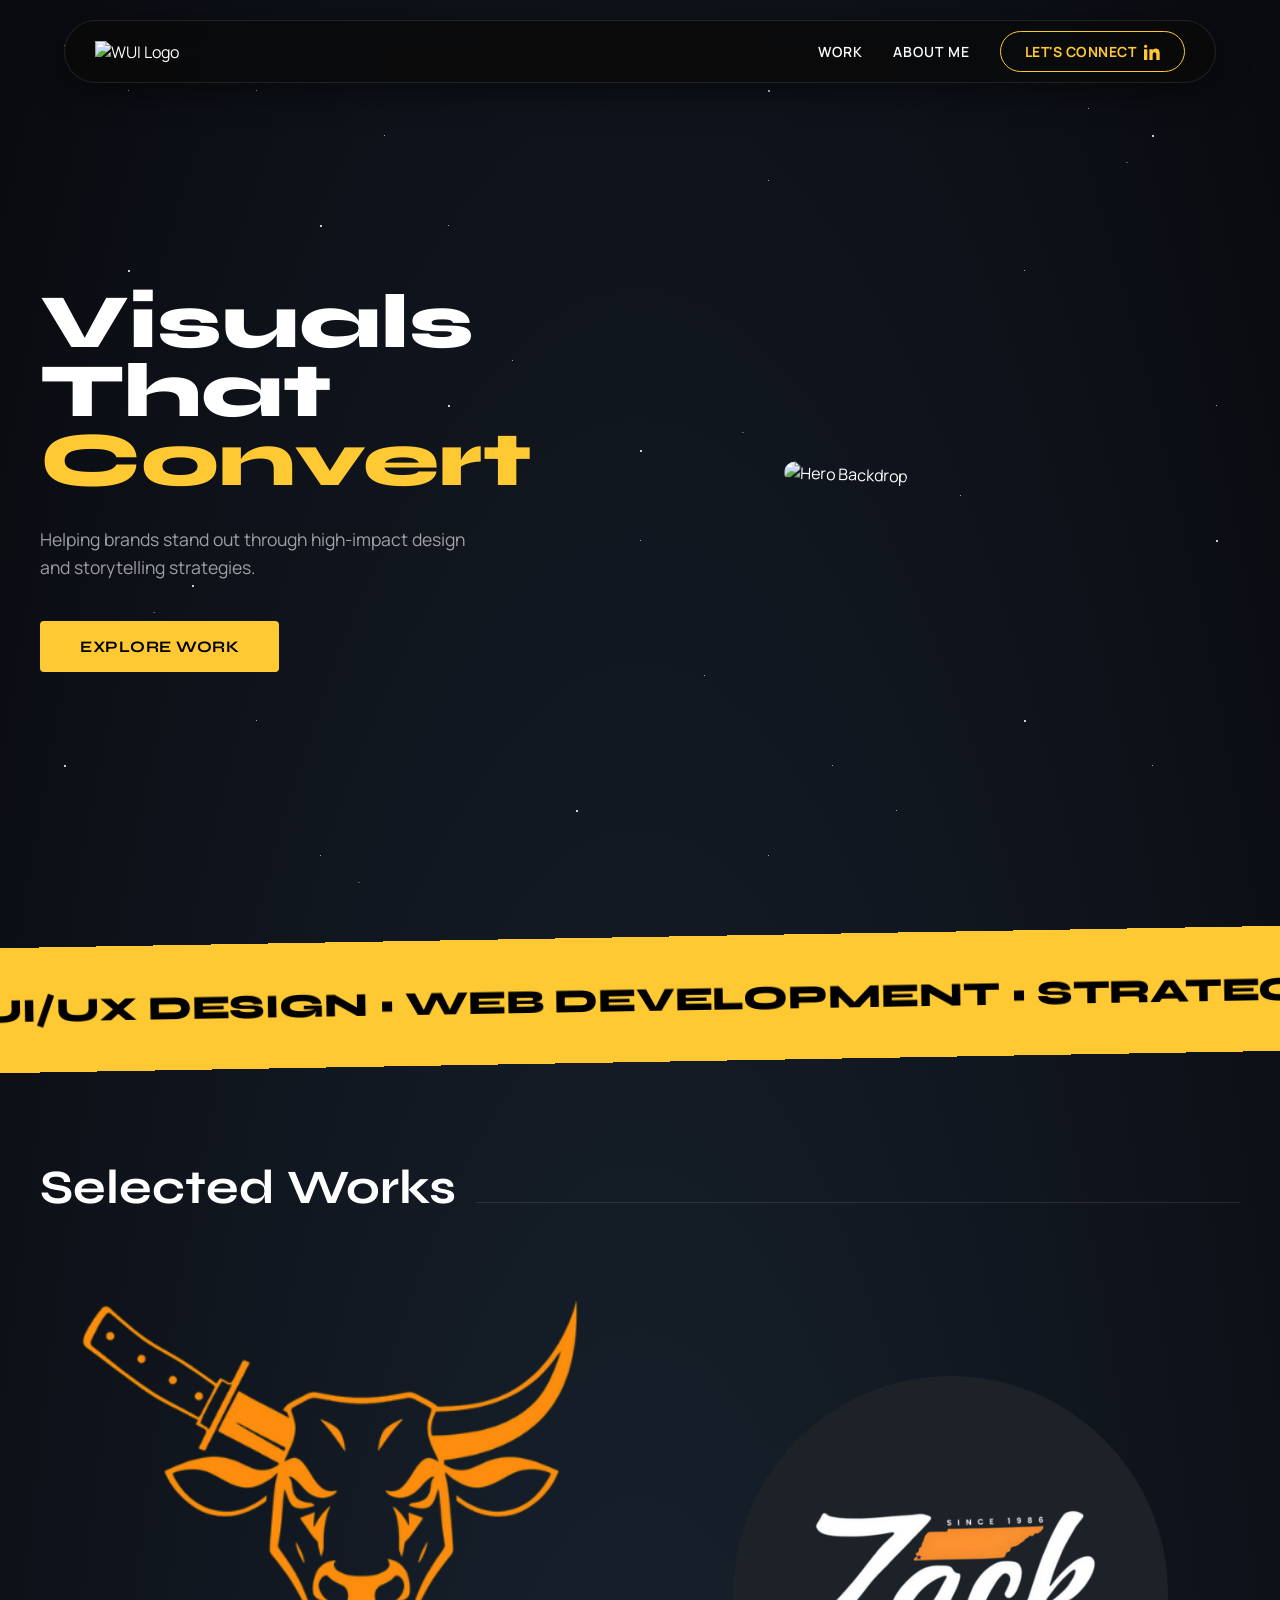
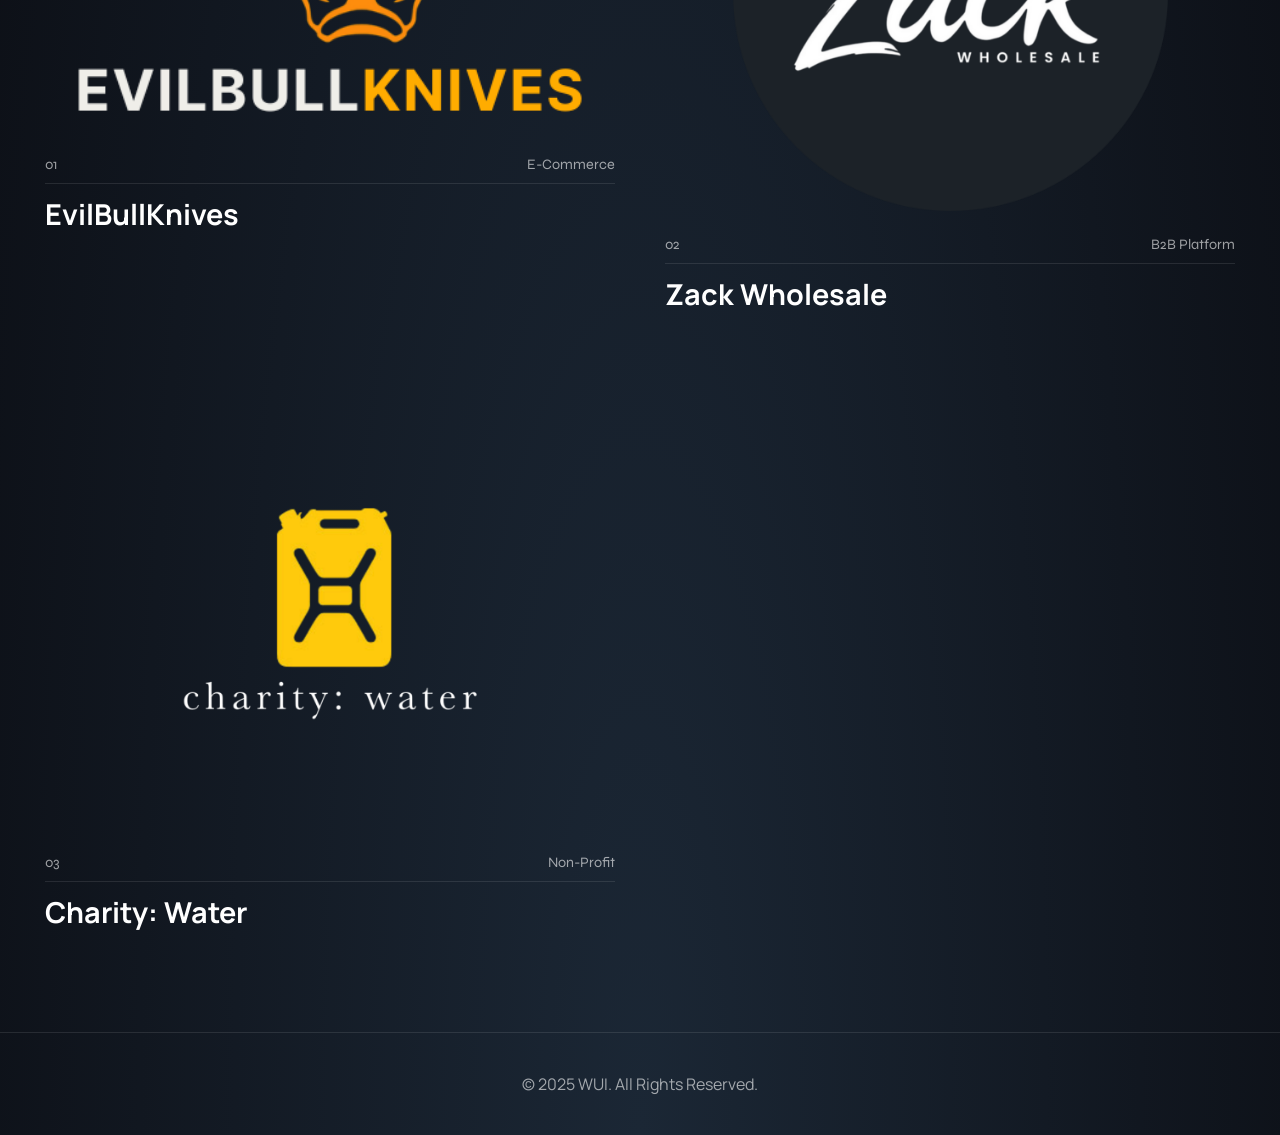
==== index.html @ c871c585 "Update index.html" ====
<!DOCTYPE html>
<html lang="en">
<head>
    <meta charset="UTF-8">
    <meta name="viewport" content="width=device-width, initial-scale=1.0">
    <title>WUI | Visuals That Convert</title>
    
    <link rel="preconnect" href="https://fonts.googleapis.com">
    <link rel="preconnect" href="https://fonts.gstatic.com" crossorigin>
    <link href="https://fonts.googleapis.com/css2?family=Manrope:wght@300;400;600&family=Syne:wght@500;700;800&display=swap" rel="stylesheet">
    
    <link rel="stylesheet" href="assets/css/styles.css"> 

    <style>
        /* --- GLOBAL HEADER STYLES (Floating & Translucent) --- */
        .header {
        position: fixed;
        top: 20px;
        left: 50%;
        transform: translateX(-50%);
        width: 90%;
        max-width: 1200px;
        z-index: 100;
        padding: 10px 30px;
        
        /* --- ADD THIS LINE --- */
        box-sizing: border-box; 
        /* --------------------- */

        border-radius: 50px;
        background: rgba(10, 10, 10, 0.85);
        backdrop-filter: blur(12px);
        -webkit-backdrop-filter: blur(12px);
        border: 1px solid rgba(255,255,255,0.1);
        box-shadow: 0 8px 32px 0 rgba(0, 0, 0, 0.5);
        border-bottom: 1px solid rgba(255,255,255,0.1); 
    }

        .header-inner {
            width: 100%;
            display: flex;
            justify-content: space-between;
            align-items: center;
        }

        .logo {
            height: 40px;
            width: auto;
        }

        /* --- NAVIGATION MENU --- */
        .nav-menu {
            display: flex;
            align-items: center;
            gap: 30px;
        }

        .nav-link {
            font-family: 'Manrope', sans-serif;
            font-weight: 600;
            font-size: 14px;
            text-transform: uppercase;
            letter-spacing: 1px;
            color: var(--color-text-light);
            text-decoration: none;
            transition: color 0.3s;
        }

        .nav-link:hover { color: var(--accent-yellow); }

        /* --- LINKEDIN BUTTON STYLES --- */
        .header .contact-pill {
            /* Default State: Your CTA Color */
            border: 1px solid var(--accent-yellow) !important;
            color: var(--accent-yellow) !important;
            transition: all 0.3s ease;
            text-transform: uppercase;
            font-weight: 700;
            letter-spacing: 0.5px;
            display: flex;
            align-items: center;
            justify-content: center;
            gap: 8px; /* Space between text and icon */
            padding: 10px 24px;
            border-radius: 100px;
        }
        
        .header .contact-pill:hover {
            background-color: #0077b5 !important; /* LinkedIn Blue */
            border-color: #0077b5 !important;
            color: #ffffff !important;
            box-shadow: 0 0 15px rgba(0, 119, 181, 0.4);
            transform: translateY(-2px);
        }
        
        /* Icon styling - visible on desktop now */
        .li-icon {
            width: 16px;
            height: 16px;
            fill: currentColor;
            display: block; /* Ensure visible */
        }

        /* --- MOBILE HEADER OVERRIDES (Max Width 768px) --- */
        @media (max-width: 768px) {
            .header {
                width: 90%; 
                max-width: 500px;
                padding: 10px 15px; 
            }
            
            .logo-container .logo { height: 32px; }
            
            .nav-menu { gap: 15px; }
            
            .nav-link { font-size: 13px; padding: 0; }
            
            /* Mobile Button: Icon Only */
            .contact-pill {
                padding: 8px !important; 
                border-radius: 8px !important; 
                min-width: 36px;
                color: var(--accent-yellow) !important; 
                background-color: transparent !important; 
            }
            .contact-pill:hover { transform: none; }
            
            .btn-text { display: none; } /* Hide text on mobile */
            
            .li-icon { width: 20px; height: 20px; }

            .hero-section { padding-top: 140px; } /* Increase padding to clear floating header */
            .hero-title { font-size: 3rem; }
        }
    </style>
</head>
<body>

    <header class="header">
        <div class="header-inner">
            <div class="logo-container">
                <a href="index.html">
                    <img src="assets/images/Copy of WALEED (1).png" alt="WUI Logo" class="logo">
                </a>
            </div>
            
            <nav class="nav-menu">
                <a href="projects.html" class="nav-link">Work</a>
                <a href="about.html" class="nav-link">About Me</a>
                
                <a href="https://www.linkedin.com/in/waleediqba-l/" target="_blank" rel="noopener noreferrer" class="nav-link contact-pill">
                    <span class="btn-text">Let's Connect</span>
                    <svg class="li-icon" xmlns="http://www.w3.org/2000/svg" viewBox="0 0 24 24">
                        <path d="M4.98 3.5c0 1.381-1.11 2.5-2.48 2.5s-2.48-1.119-2.48-2.5c0-1.38 1.11-2.5 2.48-2.5s2.48 1.12 2.48 2.5zm.02 4.5h-5v16h5v-16zm7.982 0h-4.968v16h5v-8.306c0-4.613 5.48-4.515 5.48 0v8.306h5v-10.502c0-8.118-8.74-7.984-10.512-3.807v-1.697z"/>
                    </svg>
                </a>
            </nav>
        </div>
    </header>

    <main class="hero-section">
        <div class="hero-container">
            <div class="hero-text-wrapper">
                <h1 class="hero-title">
                    <span class="line reveal-text">Visuals</span>
                    <span class="line reveal-text">That <span class="accent-text">Convert</span></span>
                </h1>
                <p class="hero-subtitle reveal-text-delay">
                    Helping brands stand out through high-impact design and storytelling strategies.
                </p>
                <div class="hero-cta reveal-text-delay">
                    <a href="projects.html" class="btn-primary">Explore Work</a>
                </div>
            </div>

            <div class="hero-visual">
                <div class="image-wrapper">
                    <img src="assets/images/Untitled design (51).png" alt="Hero Backdrop" class="hero-img">
                </div>
            </div>
        </div>
    </main>

    <div class="marquee-section">
        <div class="track">
            <div class="content">
                &nbsp;UI/UX DESIGN • WEB DEVELOPMENT • STRATEGY • E-COMMERCE • BRANDING • UI/UX DESIGN • WEB DEVELOPMENT • STRATEGY • E-COMMERCE • BRANDING •
            </div>
        </div>
    </div>

    <section id="work" class="works-section">
        <div class="section-header">
            <h2 class="section-title">Selected Works</h2>
            <div class="section-line"></div>
        </div>

        <div class="works-grid">
            
            <a href="evilbullknives.html" class="project-item project-link" data-mobile="evilbullknivesmobile.html">
                <div class="project-visual">
                    <div class="overlay"></div>
                    <img src="assets/images/Copy_of_Untitled_1.png" alt="EvilBullKnives">
                    <div class="project-floating-info">
                        <span>View Case Study</span>
                    </div>
                </div>
                <div class="project-info">
                    <div class="project-meta">
                        <span class="project-number">01</span>
                        <span class="project-cat">E-Commerce</span>
                    </div>
                    <h3 class="project-title">EvilBullKnives</h3>
                </div>
            </a>

            <a href="zackwholesale.html" class="project-item offset-top project-link" data-mobile="zackwholesalemobile.html">
                <div class="project-visual">
                    <div class="overlay"></div>
                    <img src="assets/images/Untitled design (53).png" alt="Zack Wholesale">
                    <div class="project-floating-info">
                        <span>View Case Study</span>
                    </div>
                </div>
                <div class="project-info">
                    <div class="project-meta">
                        <span class="project-number">02</span>
                        <span class="project-cat">B2B Platform</span>
                    </div>
                    <h3 class="project-title">Zack Wholesale</h3>
                </div>
            </a>

            <a href="charitywater.html" class="project-item project-link" data-mobile="charitywatermobile.html">
                <div class="project-visual">
                    <div class="overlay"></div>
                    <img src="assets/images/Copy of Untitled Design.png" alt="Charity Water">
                    <div class="project-floating-info">
                        <span>View Case Study</span>
                    </div>
                </div>
                <div class="project-info">
                    <div class="project-meta">
                        <span class="project-number">03</span>
                        <span class="project-cat">Non-Profit</span>
                    </div>
                    <h3 class="project-title">Charity: Water</h3>
                </div>
            </a>

        </div>
    </section>

    <footer class="footer">
        <p>© 2025 WUI. All Rights Reserved.</p>
    </footer>

    <script>
        document.addEventListener('DOMContentLoaded', () => {
            const projectLinks = document.querySelectorAll('.project-link');
            const isMobile = window.matchMedia("(max-width: 768px)").matches;

            if (isMobile) {
                projectLinks.forEach(link => {
                    const mobileUrl = link.getAttribute('data-mobile');
                    if (mobileUrl) {
                        link.setAttribute('href', mobileUrl);
                    }
                });
            }
        });
    </script>

</body>
</html>
---- assets/css/styles.css ----
/* --- VARIABLES --- */
:root {
    --bg-color: #050505;
    --text-primary: #ffffff;
    --text-secondary: rgba(255, 255, 255, 0.6);
    --accent-yellow: #ffc933;
    --card-bg: #101010;
    --font-display: 'Syne', sans-serif;
    --font-body: 'Manrope', sans-serif;
    --container-width: 1400px;
}

/* --- RESET & BASE --- */
* {
    box-sizing: border-box;
    margin: 0;
    padding: 0;
}

body {
    background-color: var(--bg-color);
    color: var(--text-primary);
    font-family: var(--font-body);
    overflow-x: hidden;
    -webkit-font-smoothing: antialiased;
    min-height: 100vh;
    position: relative;
    /* Deep space gradient base */
    background: radial-gradient(ellipse at bottom, #1B2735 0%, #090A0F 100%);
}

a { text-decoration: none; color: inherit; }

/* --- TWINKLING STARS ANIMATION --- */
/* We create stars using box-shadows on pseudo-elements */

/* 1. Small Stars */
body::before {
    content: " ";
    position: fixed;
    top: 0;
    left: 0;
    width: 1px;
    height: 1px;
    background: transparent;
    z-index: -2;
    /* Massive list of random shadows to create stars */
    box-shadow: 
        10vw 10vh #fff, 20vw 80vh #fff, 85vw 12vh #fff, 40vw 40vh #fff, 
        70vw 90vh #fff, 10vw 50vh #fff, 60vw 20vh #fff, 90vw 85vh #fff,
        30vw 15vh #fff, 50vw 60vh #fff, 80vw 30vh #fff, 25vw 95vh #fff,
        15vw 35vh #fff, 55vw 75vh #fff, 5vw 5vh #fff, 95vw 45vh #fff,
        45vw 5vh #fff, 75vw 55vh #fff, 35vw 25vh #fff, 65vw 85vh #fff,
        12vw 68vh #fff, 88vw 18vh #fff, 58vw 48vh #fff, 28vw 98vh #fff,
        100vw 30vh #fff, 20vw 10vh #fff, 40vw 5vh #fff, 60vw 95vh #fff;
    animation: animStar 100s linear infinite;
    opacity: 0.6;
}

/* 2. Medium/Twinkling Stars */
body::after {
    content: " ";
    position: fixed;
    top: 0;
    left: 0;
    width: 2px;
    height: 2px;
    background: transparent;
    z-index: -1;
    box-shadow: 
        5vw 85vh #FFF, 25vw 25vh #FFF, 75vw 5vh #FFF, 50vw 50vh #FFF,
        90vw 15vh #FFF, 15vw 65vh #FFF, 80vw 80vh #FFF, 35vw 45vh #FFF,
        60vw 10vh #FFF, 10vw 30vh #FFF, 45vw 90vh #FFF, 95vw 60vh #FFF;
    animation: animStar 150s linear infinite, twinkle 4s ease-in-out infinite;
    opacity: 0.8;
}

/* Animation Keyframes */
@keyframes animStar {
    from { transform: translateY(0); }
    to { transform: translateY(-2000px); } /* Stars float upward */
}

@keyframes twinkle {
    0%, 100% { opacity: 0.4; }
    50% { opacity: 1; }
}

/* --- HEADER (DESKTOP DEFAULT) --- */
.header {
    position: fixed;
    top: 0;
    left: 0;
    width: 100%;
    z-index: 100;
    padding: 20px 40px;
    background: rgba(5, 5, 5, 0.2); /* More transparent to see stars */
    backdrop-filter: blur(8px);
    border-bottom: 1px solid rgba(255,255,255,0.05);
}

.header-inner {
    max-width: var(--container-width);
    margin: 0 auto;
    display: flex;
    justify-content: space-between;
    align-items: center;
}

.logo {
    height: 50px;
    width: auto;
}

.nav-menu {
    display: flex;
    align-items: center;
    gap: 40px;
}

.nav-link {
    font-family: var(--font-body);
    font-weight: 500;
    font-size: 14px;
    text-transform: uppercase;
    letter-spacing: 1px;
    transition: color 0.3s;
}

.nav-link:hover { color: var(--accent-yellow); }

.contact-pill {
    border: 1px solid rgba(255,255,255,0.2);
    padding: 10px 24px;
    border-radius: 100px;
    transition: all 0.3s;
}

.contact-pill:hover {
    background: var(--text-primary);
    color: var(--bg-color);
}

/* --- HERO SECTION --- */
.hero-section {
    min-height: 100vh;
    display: flex;
    align-items: center;
    justify-content: center;
    padding: 120px 40px 60px;
    position: relative;
    /* Removed background glow to focus on stars, or keep it subtle: */
}

.hero-container {
    max-width: var(--container-width);
    width: 100%;
    margin: 0 auto;
    display: grid;
    grid-template-columns: 1.2fr 0.8fr;
    align-items: center;
    gap: 60px;
}

/* Typography */
.hero-title {
    font-family: var(--font-display);
    font-size: clamp(3rem, 6vw, 7rem);
    line-height: 0.9;
    font-weight: 800;
    margin-bottom: 30px;
}

.line { display: block; }

.accent-text {
    color: var(--accent-yellow);
    -webkit-text-stroke: 0px;
}

.hero-subtitle {
    font-size: 1.1rem;
    color: var(--text-secondary);
    max-width: 450px;
    margin-bottom: 40px;
    line-height: 1.6;
}

.btn-primary {
    background: var(--accent-yellow);
    color: #000;
    padding: 16px 40px;
    border-radius: 4px; 
    font-weight: 700;
    font-family: var(--font-display);
    text-transform: uppercase;
    letter-spacing: 0.5px;
    transition: transform 0.3s, box-shadow 0.3s;
    display: inline-block;
}

.btn-primary:hover {
    transform: translateY(-2px);
    box-shadow: 0 10px 20px rgba(255, 201, 51, 0.2);
}

/* Floating Image */
.hero-visual { position: relative; }

.image-wrapper {
    position: relative;
    z-index: 2;
    transform: rotate(2deg);
    transition: transform 0.5s ease;
}

.image-wrapper:hover {
    transform: rotate(0deg) scale(1.02);
}

.hero-img {
    width: 100%;
    border-radius: 12px;
}

/* --- ANIMATIONS --- */
.reveal-text {
    animation: slideUp 0.8s cubic-bezier(0.16, 1, 0.3, 1) forwards;
    opacity: 0;
    transform: translateY(50px);
}

.reveal-text:nth-child(2) { animation-delay: 0.1s; }
.reveal-text-delay { 
    animation: fadeIn 1s ease forwards; 
    opacity: 0; 
    animation-delay: 0.5s;
}

@keyframes slideUp { to { opacity: 1; transform: translateY(0); } }
@keyframes fadeIn { to { opacity: 1; } }

/* --- INFINITE MARQUEE --- */
.marquee-section {
    padding: 40px 0;
    background: var(--accent-yellow);
    color: #000;
    overflow: hidden;
    position: relative;
    transform: rotate(-1deg) scale(1.05); 
    margin: 40px 0;
}

.track { white-space: nowrap; overflow: hidden; }

.content {
    display: inline-block;
    animation: marquee 20s linear infinite;
    font-family: var(--font-display);
    font-weight: 800;
    font-size: 2rem;
    text-transform: uppercase;
}

@keyframes marquee {
    0% { transform: translateX(0); }
    100% { transform: translateX(-50%); }
}

/* --- PROJECTS SECTION --- */
.works-section {
    max-width: var(--container-width);
    margin: 100px auto;
    padding: 0 40px;
}

.section-header {
    display: flex;
    align-items: baseline;
    gap: 20px;
    margin-bottom: 80px;
}

.section-title {
    font-family: var(--font-display);
    font-size: 3rem;
    color: var(--text-primary);
}

.section-line {
    flex-grow: 1;
    height: 1px;
    background: rgba(255,255,255,0.1);
}

/* Grid Layout */
.works-grid {
    display: grid;
    grid-template-columns: repeat(auto-fill, minmax(400px, 1fr));
    gap: 80px 40px;
}

.project-item { position: relative; group: cursor; }
.offset-top { margin-top: 80px; }

.project-visual {
    position: relative;
    border-radius: 8px;
    overflow: hidden;
    margin-bottom: 25px;
    aspect-ratio: 4/3;
}

.project-visual img {
    width: 100%;
    height: 100%;
    object-fit: contain;
    transition: transform 0.7s cubic-bezier(0.2, 1, 0.3, 1);
}

.project-item:hover .project-visual img { transform: scale(1.05); }

.overlay {
    position: absolute;
    inset: 0;
    background: rgba(0,0,0,0.3);
    opacity: 0;
    transition: opacity 0.3s;
    z-index: 1;
}

.project-item:hover .overlay { opacity: 1; }

.project-floating-info {
    position: absolute;
    top: 50%;
    left: 50%;
    transform: translate(-50%, -50%) scale(0.8);
    background: var(--text-primary);
    color: #000;
    padding: 15px 30px;
    border-radius: 100px;
    font-weight: 600;
    opacity: 0;
    transition: all 0.3s;
    z-index: 2;
    pointer-events: none;
}

.project-item:hover .project-floating-info {
    opacity: 1;
    transform: translate(-50%, -50%) scale(1);
}

.project-info {
    padding: 0 5px; /* Added small padding to fix potential overflow */
}

.project-meta {
    display: flex;
    justify-content: space-between;
    border-bottom: 1px solid rgba(255,255,255,0.1);
    padding-bottom: 10px;
    margin-bottom: 10px;
    font-size: 0.9rem;
    color: var(--text-secondary);
    font-family: var(--font-display);
}

.project-title {
    font-size: 1.8rem;
    font-weight: 700;
}

/* --- FOOTER --- */
.footer {
    padding: 40px;
    text-align: center;
    border-top: 1px solid rgba(255,255,255,0.1);
    color: var(--text-secondary);
    margin-top: 100px;
    /* Ensure footer sits above stars */
    position: relative;
    z-index: 1;
}

/* --- MOBILE RESPONSIVE (General Layout) --- */
@media (max-width: 900px) {
    /* Hero Section */
    .hero-container {
        grid-template-columns: 1fr;
        text-align: center;
        gap: 40px;
    }
    
    .hero-title { font-size: 3.5rem; }
    .hero-subtitle { 
        margin: 0 auto 40px; 
        max-width: 80%;
    }
    
    .image-wrapper {
        transform: rotate(0deg);
        max-width: 500px;
        margin: 0 auto;
    }
    
    /* Project Grid */
    .works-grid { grid-template-columns: 1fr; }
    .offset-top { margin-top: 0; }
    
    /* Section Headers */
    .works-section { padding: 0 20px; }
    .section-header { 
        flex-direction: column;
        align-items: flex-start;
        gap: 10px;
        margin-bottom: 40px;
    }
    .section-title { font-size: 2.5rem; }
    .section-line { width: 100%; }

    /* Buttons */
    .btn-primary { 
        width: 100%; 
        max-width: 300px; /* Cap button width for aesthetics */
        margin: 0 auto;
    }

    /* Card Styling */
    .project-item {
        background: var(--card-bg);
        border-radius: 12px;
        padding: 15px;
    }

    /* Footer */
    .footer {
        padding: 30px 20px;
    }
}
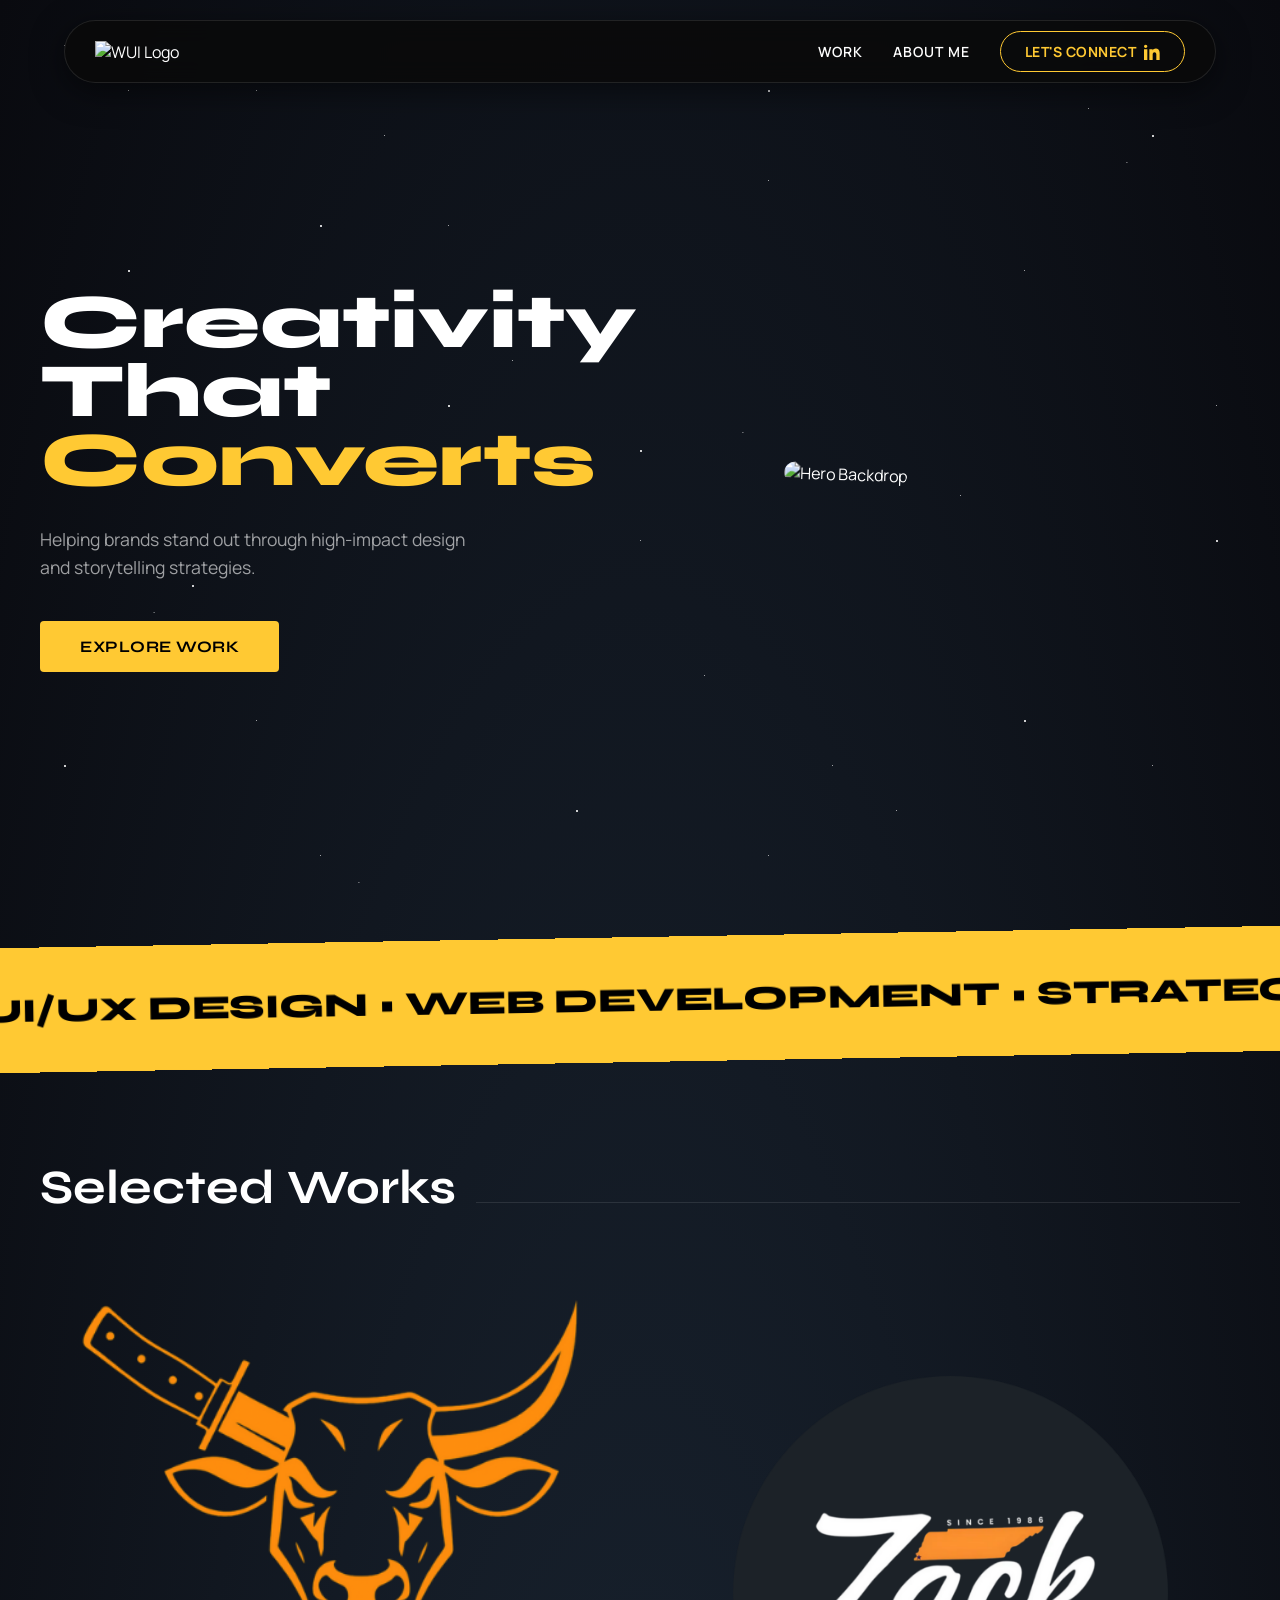
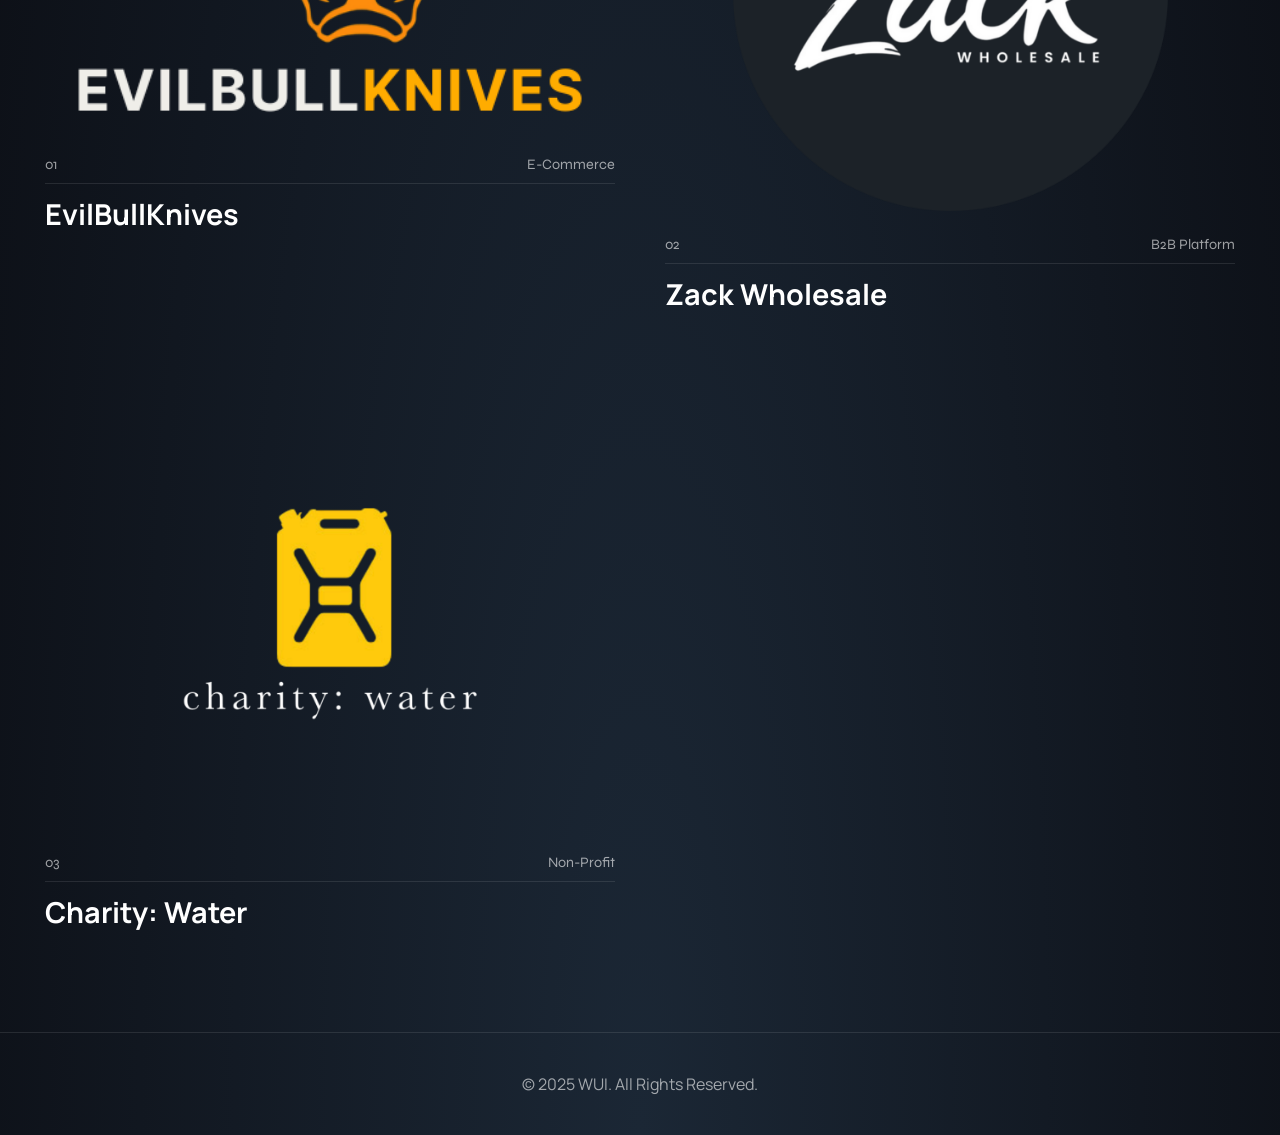
==== commit 61308a46: "Update index.html" ====
--- a/index.html
+++ b/index.html
@@ -12,6 +12,12 @@
     <link rel="stylesheet" href="assets/css/styles.css"> 
 
     <style>
+        body { 
+        margin: 0;
+        padding: 0;
+        overflow-x: hidden; /* This forces the marquee to clip properly */
+        width: 100%;
+    }
         /* --- GLOBAL HEADER STYLES (Floating & Translucent) --- */
         .header {
         position: fixed;
@@ -162,8 +168,8 @@
         <div class="hero-container">
             <div class="hero-text-wrapper">
                 <h1 class="hero-title">
-                    <span class="line reveal-text">Visuals</span>
-                    <span class="line reveal-text">That <span class="accent-text">Convert</span></span>
+                    <span class="line reveal-text">Creativity</span>
+                    <span class="line reveal-text">That <span class="accent-text">Converts</span></span>
                 </h1>
                 <p class="hero-subtitle reveal-text-delay">
                     Helping brands stand out through high-impact design and storytelling strategies.
@@ -274,3 +280,5 @@
 </body>
 </html>
 
+
+
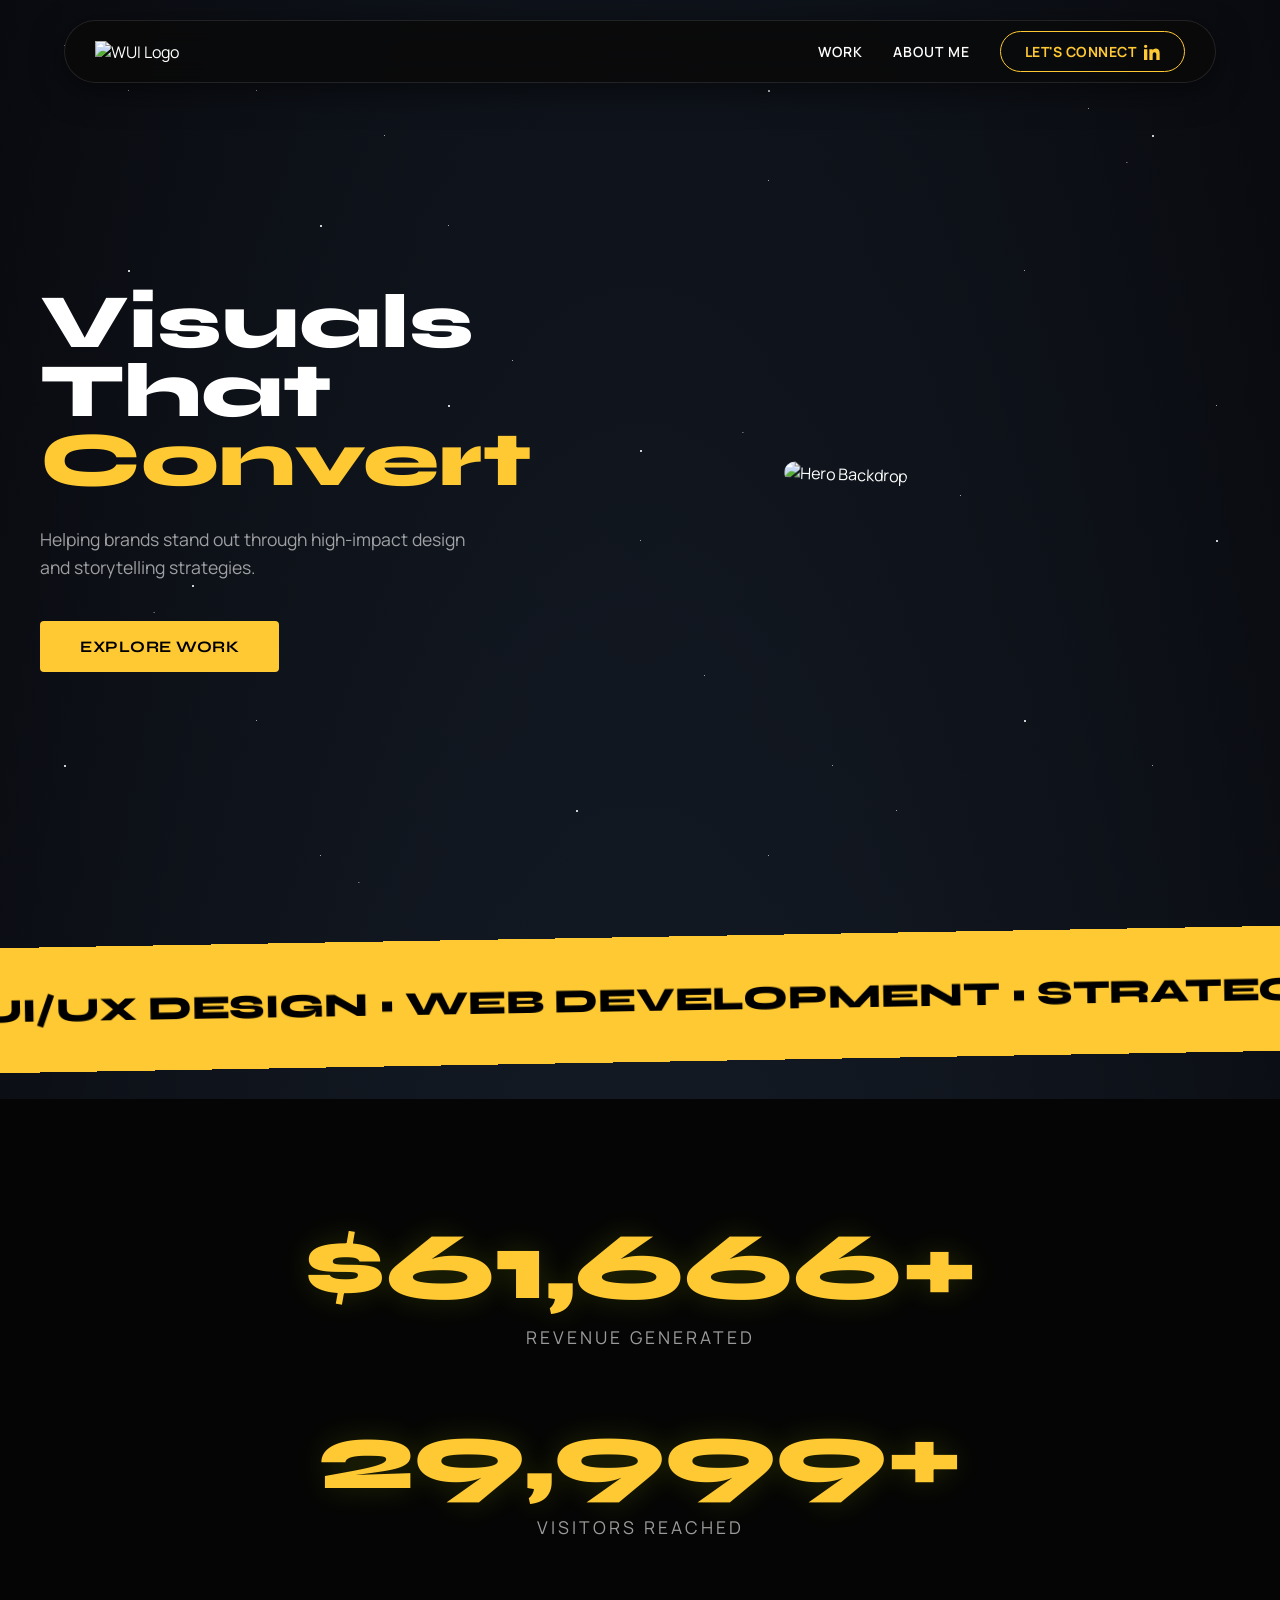
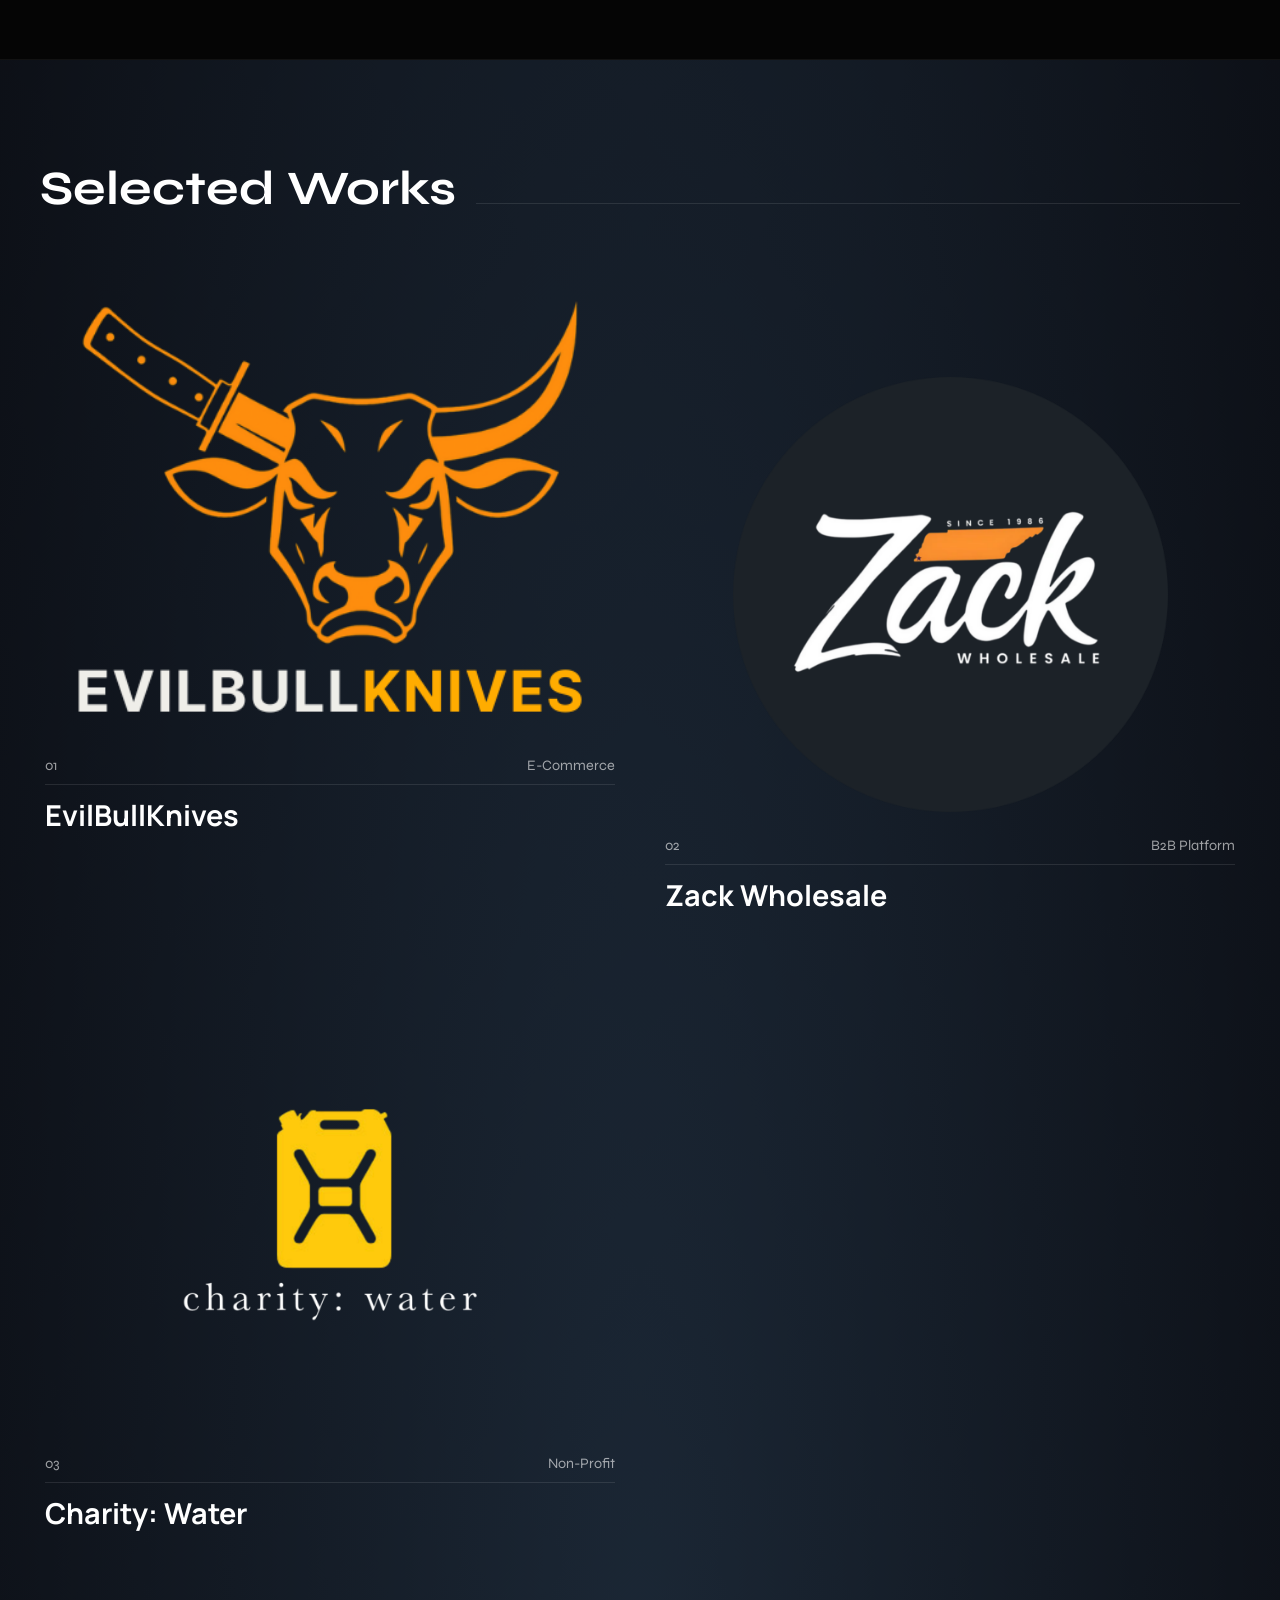
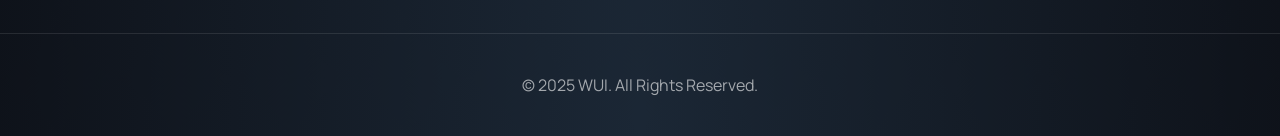
==== commit 6bbee9e3: "Update index.html" ====
--- a/index.html
+++ b/index.html
@@ -13,34 +13,34 @@
 
     <style>
         body { 
-        margin: 0;
-        padding: 0;
-        overflow-x: hidden; /* This forces the marquee to clip properly */
-        width: 100%;
-    }
-        /* --- GLOBAL HEADER STYLES (Floating & Translucent) --- */
+            margin: 0;
+            padding: 0;
+            overflow-x: hidden; /* This forces the marquee to clip properly */
+            width: 100%;
+            background-color: #050505; /* Deep dark bg */
+            color: white;
+        }
+
+        /* --- GLOBAL HEADER STYLES --- */
         .header {
-        position: fixed;
-        top: 20px;
-        left: 50%;
-        transform: translateX(-50%);
-        width: 90%;
-        max-width: 1200px;
-        z-index: 100;
-        padding: 10px 30px;
-        
-        /* --- ADD THIS LINE --- */
-        box-sizing: border-box; 
-        /* --------------------- */
-
-        border-radius: 50px;
-        background: rgba(10, 10, 10, 0.85);
-        backdrop-filter: blur(12px);
-        -webkit-backdrop-filter: blur(12px);
-        border: 1px solid rgba(255,255,255,0.1);
-        box-shadow: 0 8px 32px 0 rgba(0, 0, 0, 0.5);
-        border-bottom: 1px solid rgba(255,255,255,0.1); 
-    }
+            position: fixed;
+            top: 20px;
+            left: 50%;
+            transform: translateX(-50%);
+            width: 90%;
+            max-width: 1200px;
+            z-index: 100;
+            padding: 10px 30px;
+            box-sizing: border-box; 
+
+            border-radius: 50px;
+            background: rgba(10, 10, 10, 0.85);
+            backdrop-filter: blur(12px);
+            -webkit-backdrop-filter: blur(12px);
+            border: 1px solid rgba(255,255,255,0.1);
+            box-shadow: 0 8px 32px 0 rgba(0, 0, 0, 0.5);
+            border-bottom: 1px solid rgba(255,255,255,0.1); 
+        }
 
         .header-inner {
             width: 100%;
@@ -67,18 +67,17 @@
             font-size: 14px;
             text-transform: uppercase;
             letter-spacing: 1px;
-            color: var(--color-text-light);
+            color: var(--color-text-light, #fff);
             text-decoration: none;
             transition: color 0.3s;
         }
 
-        .nav-link:hover { color: var(--accent-yellow); }
+        .nav-link:hover { color: var(--accent-yellow, #e0ff00); }
 
         /* --- LINKEDIN BUTTON STYLES --- */
         .header .contact-pill {
-            /* Default State: Your CTA Color */
-            border: 1px solid var(--accent-yellow) !important;
-            color: var(--accent-yellow) !important;
+            border: 1px solid var(--accent-yellow, #e0ff00) !important;
+            color: var(--accent-yellow, #e0ff00) !important;
             transition: all 0.3s ease;
             text-transform: uppercase;
             font-weight: 700;
@@ -86,7 +85,7 @@
             display: flex;
             align-items: center;
             justify-content: center;
-            gap: 8px; /* Space between text and icon */
+            gap: 8px; 
             padding: 10px 24px;
             border-radius: 100px;
         }
@@ -99,15 +98,67 @@
             transform: translateY(-2px);
         }
         
-        /* Icon styling - visible on desktop now */
         .li-icon {
             width: 16px;
             height: 16px;
             fill: currentColor;
-            display: block; /* Ensure visible */
-        }
-
-        /* --- MOBILE HEADER OVERRIDES (Max Width 768px) --- */
+            display: block;
+        }
+
+        /* --- STATS SECTION STYLES (NEW) --- */
+        .stats-section {
+            padding: 120px 20px;
+            background: #050505;
+            position: relative;
+            border-bottom: 1px solid rgba(255,255,255,0.05);
+        }
+
+        .stats-container {
+            max-width: 1200px;
+            margin: 0 auto;
+            display: flex;
+            justify-content: space-around;
+            align-items: center;
+            flex-wrap: wrap;
+            gap: 60px;
+        }
+
+        .stat-item {
+            text-align: center;
+            opacity: 0; /* Hidden initally for animation */
+            transform: translateY(30px);
+            transition: all 0.8s cubic-bezier(0.2, 0.8, 0.2, 1);
+        }
+
+        .stat-item.is-visible {
+            opacity: 1;
+            transform: translateY(0);
+        }
+
+        .stat-number {
+            font-family: 'Syne', sans-serif;
+            font-size: clamp(3.5rem, 8vw, 6rem); /* Responsive huge text */
+            font-weight: 800;
+            color: var(--accent-yellow, #e0ff00);
+            margin: 0;
+            line-height: 1;
+            display: block;
+            margin-bottom: 10px;
+            /* Optional Glow */
+            text-shadow: 0 0 30px rgba(224, 255, 0, 0.15);
+        }
+
+        .stat-label {
+            font-family: 'Manrope', sans-serif;
+            font-size: 1.1rem;
+            text-transform: uppercase;
+            letter-spacing: 3px;
+            color: white;
+            opacity: 0.6;
+            margin: 0;
+        }
+
+        /* --- MOBILE HEADER OVERRIDES --- */
         @media (max-width: 768px) {
             .header {
                 width: 90%; 
@@ -126,17 +177,23 @@
                 padding: 8px !important; 
                 border-radius: 8px !important; 
                 min-width: 36px;
-                color: var(--accent-yellow) !important; 
+                color: var(--accent-yellow, #e0ff00) !important; 
                 background-color: transparent !important; 
             }
             .contact-pill:hover { transform: none; }
             
-            .btn-text { display: none; } /* Hide text on mobile */
+            .btn-text { display: none; } 
             
             .li-icon { width: 20px; height: 20px; }
 
-            .hero-section { padding-top: 140px; } /* Increase padding to clear floating header */
+            .hero-section { padding-top: 140px; } 
             .hero-title { font-size: 3rem; }
+
+            /* Stats Mobile Stack */
+            .stats-container {
+                flex-direction: column;
+                gap: 80px;
+            }
         }
     </style>
 </head>
@@ -168,8 +225,8 @@
         <div class="hero-container">
             <div class="hero-text-wrapper">
                 <h1 class="hero-title">
-                    <span class="line reveal-text">Creativity</span>
-                    <span class="line reveal-text">That <span class="accent-text">Converts</span></span>
+                    <span class="line reveal-text">Visuals</span>
+                    <span class="line reveal-text">That <span class="accent-text">Convert</span></span>
                 </h1>
                 <p class="hero-subtitle reveal-text-delay">
                     Helping brands stand out through high-impact design and storytelling strategies.
@@ -195,6 +252,19 @@
         </div>
     </div>
 
+    <section class="stats-section">
+        <div class="stats-container">
+            <div class="stat-item">
+                <span class="stat-number" data-target="100000" data-prefix="$" data-suffix="+">0</span>
+                <p class="stat-label">Revenue Generated</p>
+            </div>
+            <div class="stat-item">
+                <span class="stat-number" data-target="50000" data-prefix="" data-suffix="+">0</span>
+                <p class="stat-label">Visitors Reached</p>
+            </div>
+        </div>
+    </section>
+
     <section id="work" class="works-section">
         <div class="section-header">
             <h2 class="section-title">Selected Works</h2>
@@ -263,6 +333,8 @@
 
     <script>
         document.addEventListener('DOMContentLoaded', () => {
+            
+            // 1. Mobile Link Swapping
             const projectLinks = document.querySelectorAll('.project-link');
             const isMobile = window.matchMedia("(max-width: 768px)").matches;
 
@@ -274,11 +346,57 @@
                     }
                 });
             }
+
+            // 2. Stats Counter Animation
+            const statsSection = document.querySelector('.stats-section');
+            const statNumbers = document.querySelectorAll('.stat-number');
+            const statItems = document.querySelectorAll('.stat-item');
+            let started = false;
+
+            const startCount = (el) => {
+                const target = parseInt(el.getAttribute('data-target'));
+                const prefix = el.getAttribute('data-prefix') || "";
+                const suffix = el.getAttribute('data-suffix') || "";
+                
+                // Animation Configuration
+                const duration = 2000; // 2 seconds total animation time
+                const steps = 60; // Updates per second approx
+                const intervalTime = duration / steps;
+                const increment = target / steps;
+                
+                let current = 0;
+                
+                const timer = setInterval(() => {
+                    current += increment;
+                    if (current >= target) {
+                        el.innerText = prefix + target.toLocaleString() + suffix;
+                        clearInterval(timer);
+                    } else {
+                        el.innerText = prefix + Math.floor(current).toLocaleString() + suffix;
+                    }
+                }, intervalTime);
+            };
+
+            const observerOptions = { threshold: 0.5 };
+            
+            const statsObserver = new IntersectionObserver((entries, observer) => {
+                entries.forEach(entry => {
+                    if (entry.isIntersecting && !started) {
+                        // Animate Numbers
+                        statNumbers.forEach(num => startCount(num));
+                        // Fade in items
+                        statItems.forEach(item => item.classList.add('is-visible'));
+                        started = true;
+                        observer.unobserve(entry.target);
+                    }
+                });
+            }, observerOptions);
+
+            if (statsSection) {
+                statsObserver.observe(statsSection);
+            }
         });
     </script>
 
 </body>
 </html>
-
-
-
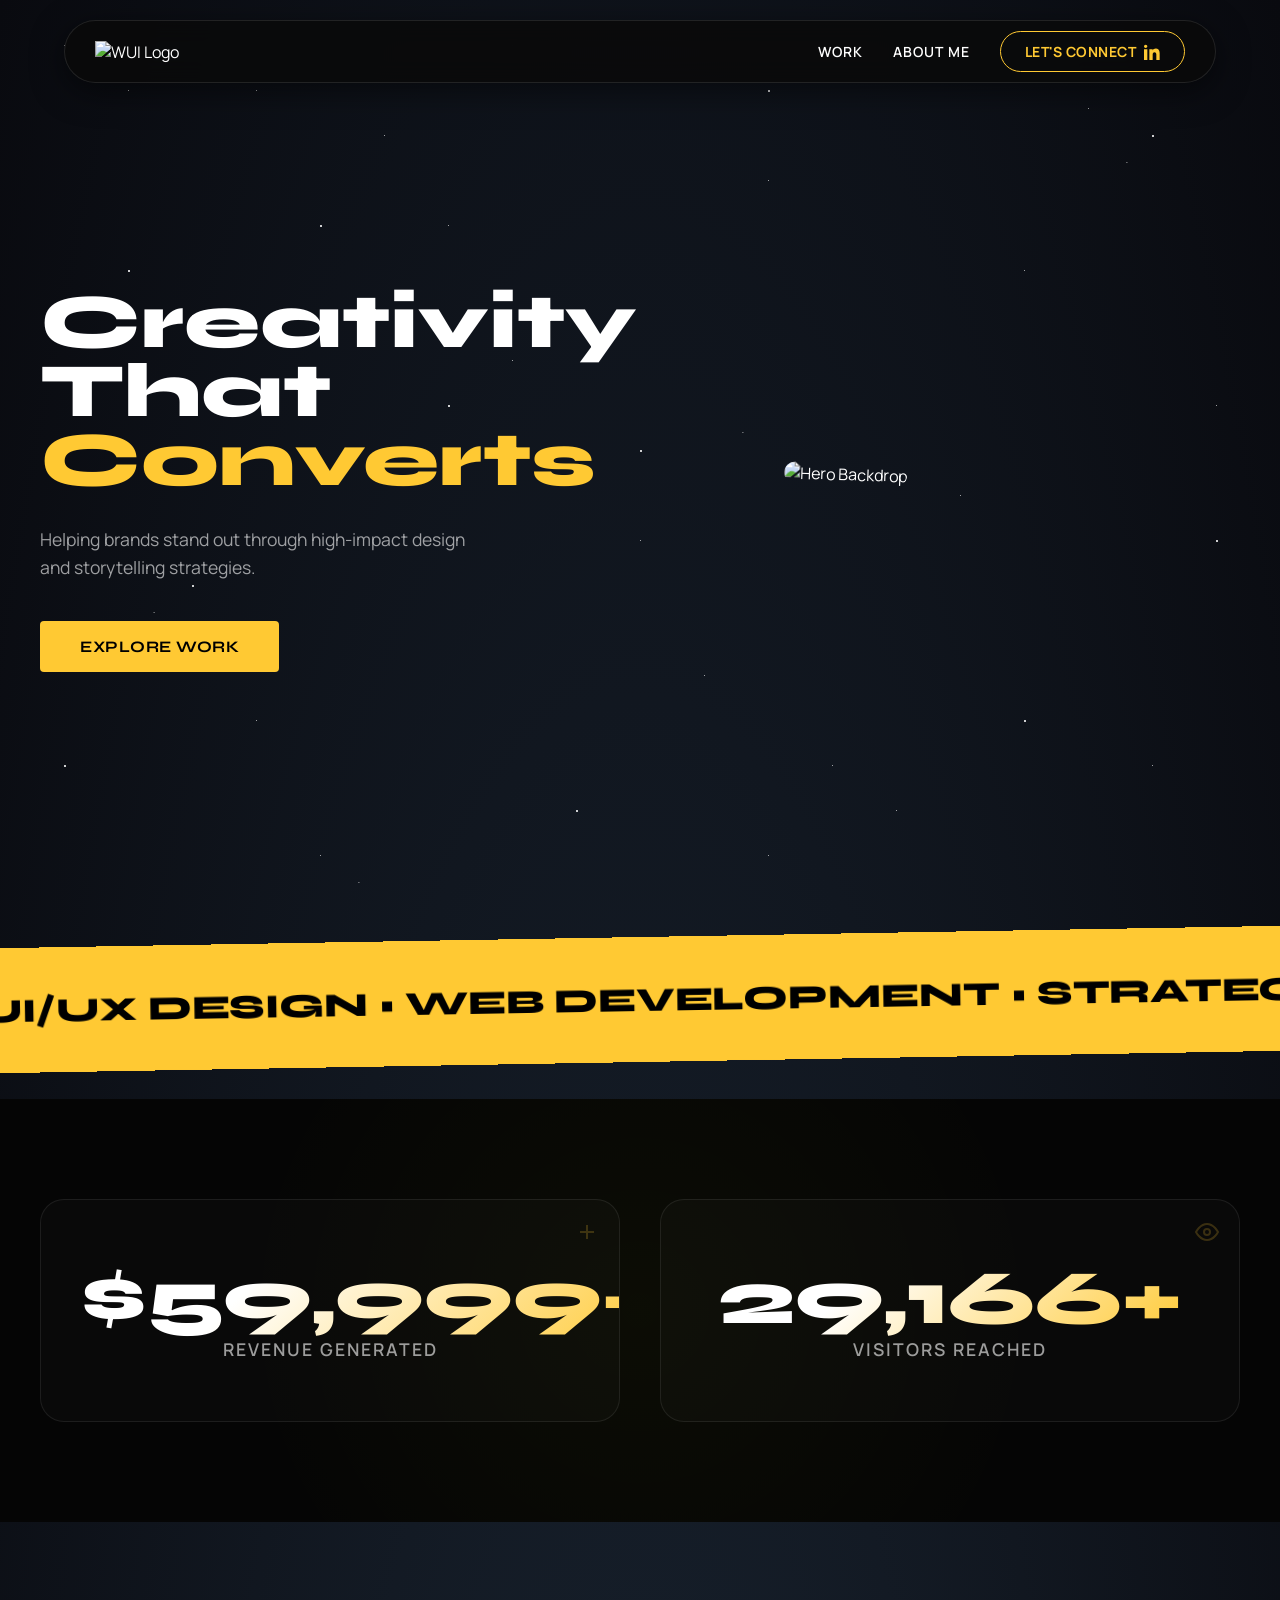
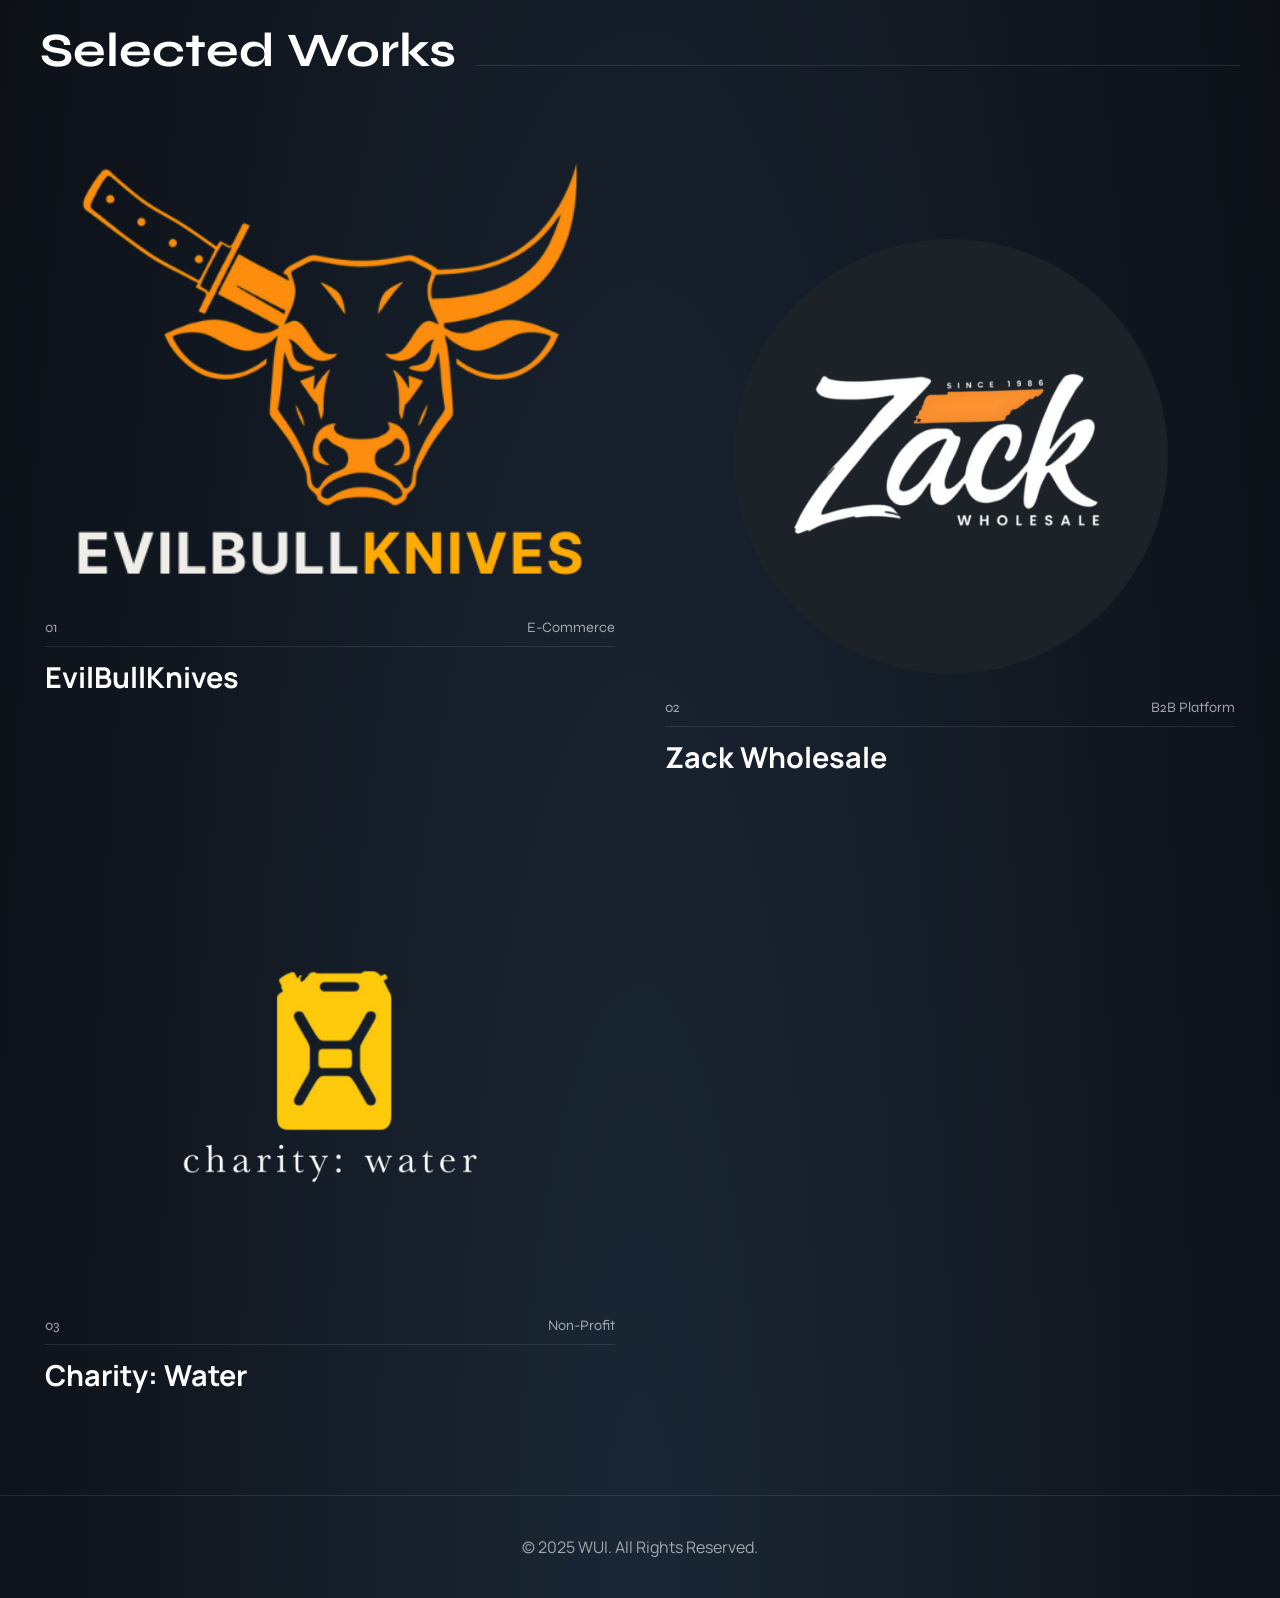
==== commit 28721bb7: "Update index.html" ====
--- a/index.html
+++ b/index.html
@@ -15,9 +15,9 @@
         body { 
             margin: 0;
             padding: 0;
-            overflow-x: hidden; /* This forces the marquee to clip properly */
+            overflow-x: hidden;
             width: 100%;
-            background-color: #050505; /* Deep dark bg */
+            background-color: #050505;
             color: white;
         }
 
@@ -32,7 +32,6 @@
             z-index: 100;
             padding: 10px 30px;
             box-sizing: border-box; 
-
             border-radius: 50px;
             background: rgba(10, 10, 10, 0.85);
             backdrop-filter: blur(12px);
@@ -42,157 +41,134 @@
             border-bottom: 1px solid rgba(255,255,255,0.1); 
         }
 
-        .header-inner {
-            width: 100%;
-            display: flex;
-            justify-content: space-between;
-            align-items: center;
-        }
-
-        .logo {
-            height: 40px;
-            width: auto;
-        }
-
-        /* --- NAVIGATION MENU --- */
-        .nav-menu {
-            display: flex;
-            align-items: center;
-            gap: 30px;
-        }
-
+        .header-inner { width: 100%; display: flex; justify-content: space-between; align-items: center; }
+        .logo { height: 40px; width: auto; }
+        .nav-menu { display: flex; align-items: center; gap: 30px; }
         .nav-link {
-            font-family: 'Manrope', sans-serif;
-            font-weight: 600;
-            font-size: 14px;
-            text-transform: uppercase;
-            letter-spacing: 1px;
-            color: var(--color-text-light, #fff);
-            text-decoration: none;
-            transition: color 0.3s;
-        }
-
+            font-family: 'Manrope', sans-serif; font-weight: 600; font-size: 14px;
+            text-transform: uppercase; letter-spacing: 1px;
+            color: var(--color-text-light, #fff); text-decoration: none; transition: color 0.3s;
+        }
         .nav-link:hover { color: var(--accent-yellow, #e0ff00); }
 
-        /* --- LINKEDIN BUTTON STYLES --- */
+        /* --- CTA BUTTON --- */
         .header .contact-pill {
             border: 1px solid var(--accent-yellow, #e0ff00) !important;
             color: var(--accent-yellow, #e0ff00) !important;
-            transition: all 0.3s ease;
-            text-transform: uppercase;
-            font-weight: 700;
-            letter-spacing: 0.5px;
-            display: flex;
-            align-items: center;
-            justify-content: center;
-            gap: 8px; 
-            padding: 10px 24px;
-            border-radius: 100px;
-        }
-        
+            transition: all 0.3s ease; text-transform: uppercase; font-weight: 700; letter-spacing: 0.5px;
+            display: flex; align-items: center; justify-content: center; gap: 8px; 
+            padding: 10px 24px; border-radius: 100px;
+        }
         .header .contact-pill:hover {
-            background-color: #0077b5 !important; /* LinkedIn Blue */
-            border-color: #0077b5 !important;
-            color: #ffffff !important;
-            box-shadow: 0 0 15px rgba(0, 119, 181, 0.4);
-            transform: translateY(-2px);
-        }
-        
-        .li-icon {
-            width: 16px;
-            height: 16px;
-            fill: currentColor;
-            display: block;
-        }
-
-        /* --- STATS SECTION STYLES (NEW) --- */
+            background-color: #0077b5 !important; border-color: #0077b5 !important;
+            color: #ffffff !important; box-shadow: 0 0 15px rgba(0, 119, 181, 0.4); transform: translateY(-2px);
+        }
+        .li-icon { width: 16px; height: 16px; fill: currentColor; display: block; }
+
+        /* --- MODERN STATS SECTION STYLES --- */
         .stats-section {
-            padding: 120px 20px;
+            padding: 100px 20px;
             background: #050505;
             position: relative;
-            border-bottom: 1px solid rgba(255,255,255,0.05);
-        }
-
-        .stats-container {
+            /* Subtle background glow mesh */
+            background-image: radial-gradient(circle at 50% 50%, rgba(224, 255, 0, 0.03) 0%, transparent 60%);
+        }
+
+        .stats-grid {
             max-width: 1200px;
             margin: 0 auto;
-            display: flex;
-            justify-content: space-around;
-            align-items: center;
-            flex-wrap: wrap;
-            gap: 60px;
-        }
-
-        .stat-item {
+            display: grid;
+            grid-template-columns: 1fr 1fr;
+            gap: 40px;
+        }
+
+        .stat-card {
+            background: rgba(255, 255, 255, 0.02);
+            border: 1px solid rgba(255, 255, 255, 0.08);
+            border-radius: 24px;
+            padding: 60px 40px;
             text-align: center;
-            opacity: 0; /* Hidden initally for animation */
-            transform: translateY(30px);
-            transition: all 0.8s cubic-bezier(0.2, 0.8, 0.2, 1);
-        }
-
-        .stat-item.is-visible {
+            position: relative;
+            overflow: hidden;
+            transition: all 0.4s cubic-bezier(0.25, 0.8, 0.25, 1);
+            
+            /* Hidden initially for scroll reveal */
+            opacity: 0;
+            transform: translateY(40px);
+        }
+
+        /* Hover Effect: Lift & Glow */
+        .stat-card:hover {
+            transform: translateY(-10px);
+            background: rgba(255, 255, 255, 0.04);
+            border-color: var(--accent-yellow, #e0ff00);
+            box-shadow: 0 20px 40px rgba(0,0,0,0.5);
+        }
+
+        /* Reveal Animation Class */
+        .stat-card.is-visible {
             opacity: 1;
             transform: translateY(0);
         }
 
         .stat-number {
             font-family: 'Syne', sans-serif;
-            font-size: clamp(3.5rem, 8vw, 6rem); /* Responsive huge text */
+            font-size: clamp(3rem, 6vw, 5.5rem); /* Responsive giant text */
             font-weight: 800;
-            color: var(--accent-yellow, #e0ff00);
             margin: 0;
             line-height: 1;
-            display: block;
-            margin-bottom: 10px;
-            /* Optional Glow */
-            text-shadow: 0 0 30px rgba(224, 255, 0, 0.15);
+            margin-bottom: 15px;
+            
+            /* Gradient Text Effect */
+            background: linear-gradient(135deg, #ffffff 30%, var(--accent-yellow, #e0ff00) 100%);
+            -webkit-background-clip: text;
+            -webkit-text-fill-color: transparent;
+            background-clip: text;
+            color: transparent;
         }
 
         .stat-label {
             font-family: 'Manrope', sans-serif;
             font-size: 1.1rem;
             text-transform: uppercase;
-            letter-spacing: 3px;
-            color: white;
-            opacity: 0.6;
+            letter-spacing: 2px;
+            font-weight: 600;
+            color: rgba(255, 255, 255, 0.6);
             margin: 0;
         }
 
-        /* --- MOBILE HEADER OVERRIDES --- */
+        /* Decorative "Plus" icon in background */
+        .stat-decor {
+            position: absolute;
+            top: 20px;
+            right: 20px;
+            opacity: 0.2;
+            color: var(--accent-yellow, #e0ff00);
+        }
+
+        /* --- MOBILE OVERRIDES --- */
         @media (max-width: 768px) {
-            .header {
-                width: 90%; 
-                max-width: 500px;
-                padding: 10px 15px; 
-            }
-            
+            .header { width: 90%; max-width: 500px; padding: 10px 15px; }
             .logo-container .logo { height: 32px; }
-            
             .nav-menu { gap: 15px; }
-            
             .nav-link { font-size: 13px; padding: 0; }
             
             /* Mobile Button: Icon Only */
-            .contact-pill {
-                padding: 8px !important; 
-                border-radius: 8px !important; 
-                min-width: 36px;
-                color: var(--accent-yellow, #e0ff00) !important; 
-                background-color: transparent !important; 
-            }
+            .contact-pill { padding: 8px !important; border-radius: 8px !important; min-width: 36px; color: var(--accent-yellow, #e0ff00) !important; background-color: transparent !important; }
             .contact-pill:hover { transform: none; }
-            
             .btn-text { display: none; } 
-            
             .li-icon { width: 20px; height: 20px; }
 
             .hero-section { padding-top: 140px; } 
             .hero-title { font-size: 3rem; }
 
             /* Stats Mobile Stack */
-            .stats-container {
-                flex-direction: column;
-                gap: 80px;
+            .stats-grid {
+                grid-template-columns: 1fr;
+                gap: 20px;
+            }
+            .stat-card {
+                padding: 40px 20px;
             }
         }
     </style>
@@ -225,8 +201,8 @@
         <div class="hero-container">
             <div class="hero-text-wrapper">
                 <h1 class="hero-title">
-                    <span class="line reveal-text">Visuals</span>
-                    <span class="line reveal-text">That <span class="accent-text">Convert</span></span>
+                    <span class="line reveal-text">Creativity</span>
+                    <span class="line reveal-text">That <span class="accent-text">Converts</span></span>
                 </h1>
                 <p class="hero-subtitle reveal-text-delay">
                     Helping brands stand out through high-impact design and storytelling strategies.
@@ -253,15 +229,30 @@
     </div>
 
     <section class="stats-section">
-        <div class="stats-container">
-            <div class="stat-item">
+        <div class="stats-grid">
+            
+            <div class="stat-card">
+                <div class="stat-decor">
+                    <svg width="24" height="24" viewBox="0 0 24 24" fill="none" stroke="currentColor" stroke-width="2">
+                        <line x1="12" y1="5" x2="12" y2="19"></line>
+                        <line x1="5" y1="12" x2="19" y2="12"></line>
+                    </svg>
+                </div>
                 <span class="stat-number" data-target="100000" data-prefix="$" data-suffix="+">0</span>
                 <p class="stat-label">Revenue Generated</p>
             </div>
-            <div class="stat-item">
+
+            <div class="stat-card" style="transition-delay: 0.1s;">
+                <div class="stat-decor">
+                    <svg width="24" height="24" viewBox="0 0 24 24" fill="none" stroke="currentColor" stroke-width="2">
+                        <path d="M1 12s4-8 11-8 11 8 11 8-4 8-11 8-11-8-11-8z"></path>
+                        <circle cx="12" cy="12" r="3"></circle>
+                    </svg>
+                </div>
                 <span class="stat-number" data-target="50000" data-prefix="" data-suffix="+">0</span>
                 <p class="stat-label">Visitors Reached</p>
             </div>
+
         </div>
     </section>
 
@@ -347,10 +338,10 @@
                 });
             }
 
-            // 2. Stats Counter Animation
+            // 2. Stats Counter Animation & Reveal
             const statsSection = document.querySelector('.stats-section');
             const statNumbers = document.querySelectorAll('.stat-number');
-            const statItems = document.querySelectorAll('.stat-item');
+            const statCards = document.querySelectorAll('.stat-card'); // Target cards for fade in
             let started = false;
 
             const startCount = (el) => {
@@ -359,8 +350,8 @@
                 const suffix = el.getAttribute('data-suffix') || "";
                 
                 // Animation Configuration
-                const duration = 2000; // 2 seconds total animation time
-                const steps = 60; // Updates per second approx
+                const duration = 2500; // 2.5 seconds total
+                const steps = 60; 
                 const intervalTime = duration / steps;
                 const increment = target / steps;
                 
@@ -377,15 +368,17 @@
                 }, intervalTime);
             };
 
-            const observerOptions = { threshold: 0.5 };
+            const observerOptions = { threshold: 0.3 }; // Trigger when 30% visible
             
             const statsObserver = new IntersectionObserver((entries, observer) => {
                 entries.forEach(entry => {
                     if (entry.isIntersecting && !started) {
-                        // Animate Numbers
+                        // Fade in the cards
+                        statCards.forEach(card => card.classList.add('is-visible'));
+                        
+                        // Start numbers counting
                         statNumbers.forEach(num => startCount(num));
-                        // Fade in items
-                        statItems.forEach(item => item.classList.add('is-visible'));
+                        
                         started = true;
                         observer.unobserve(entry.target);
                     }
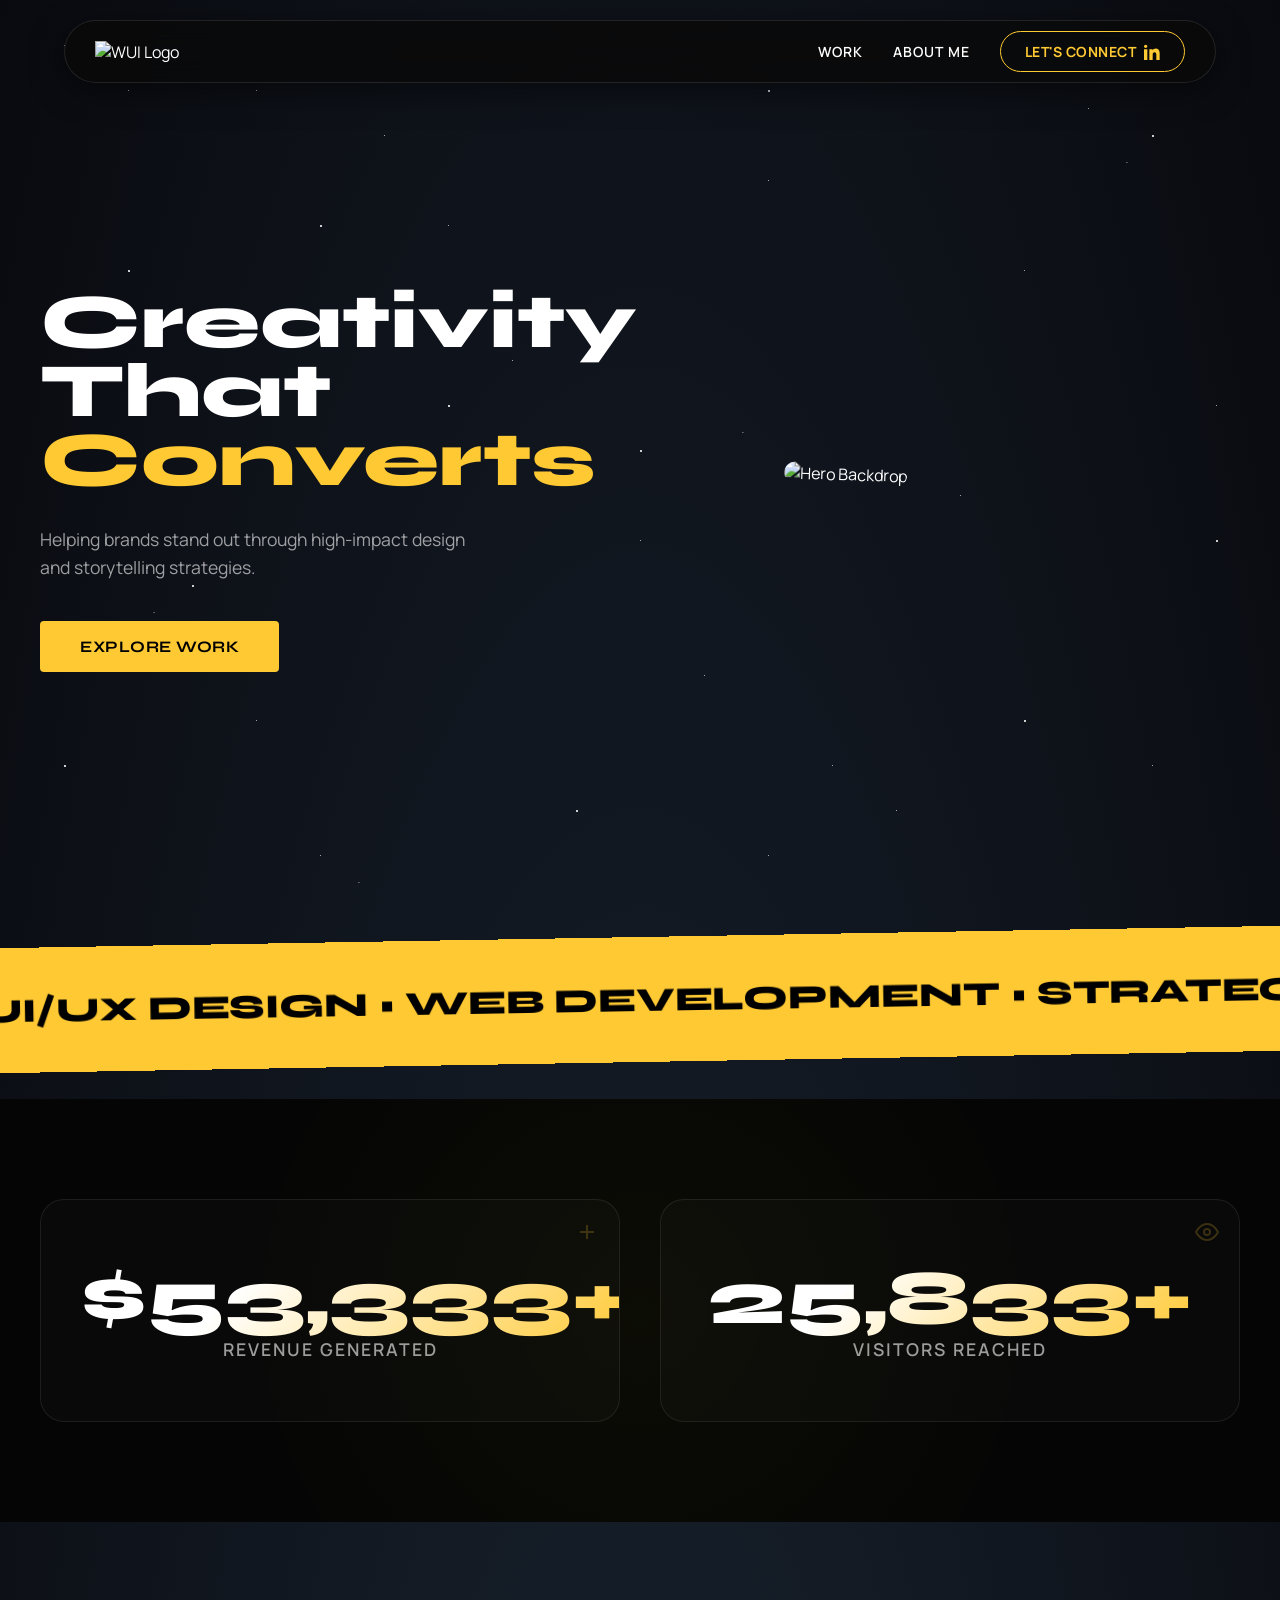
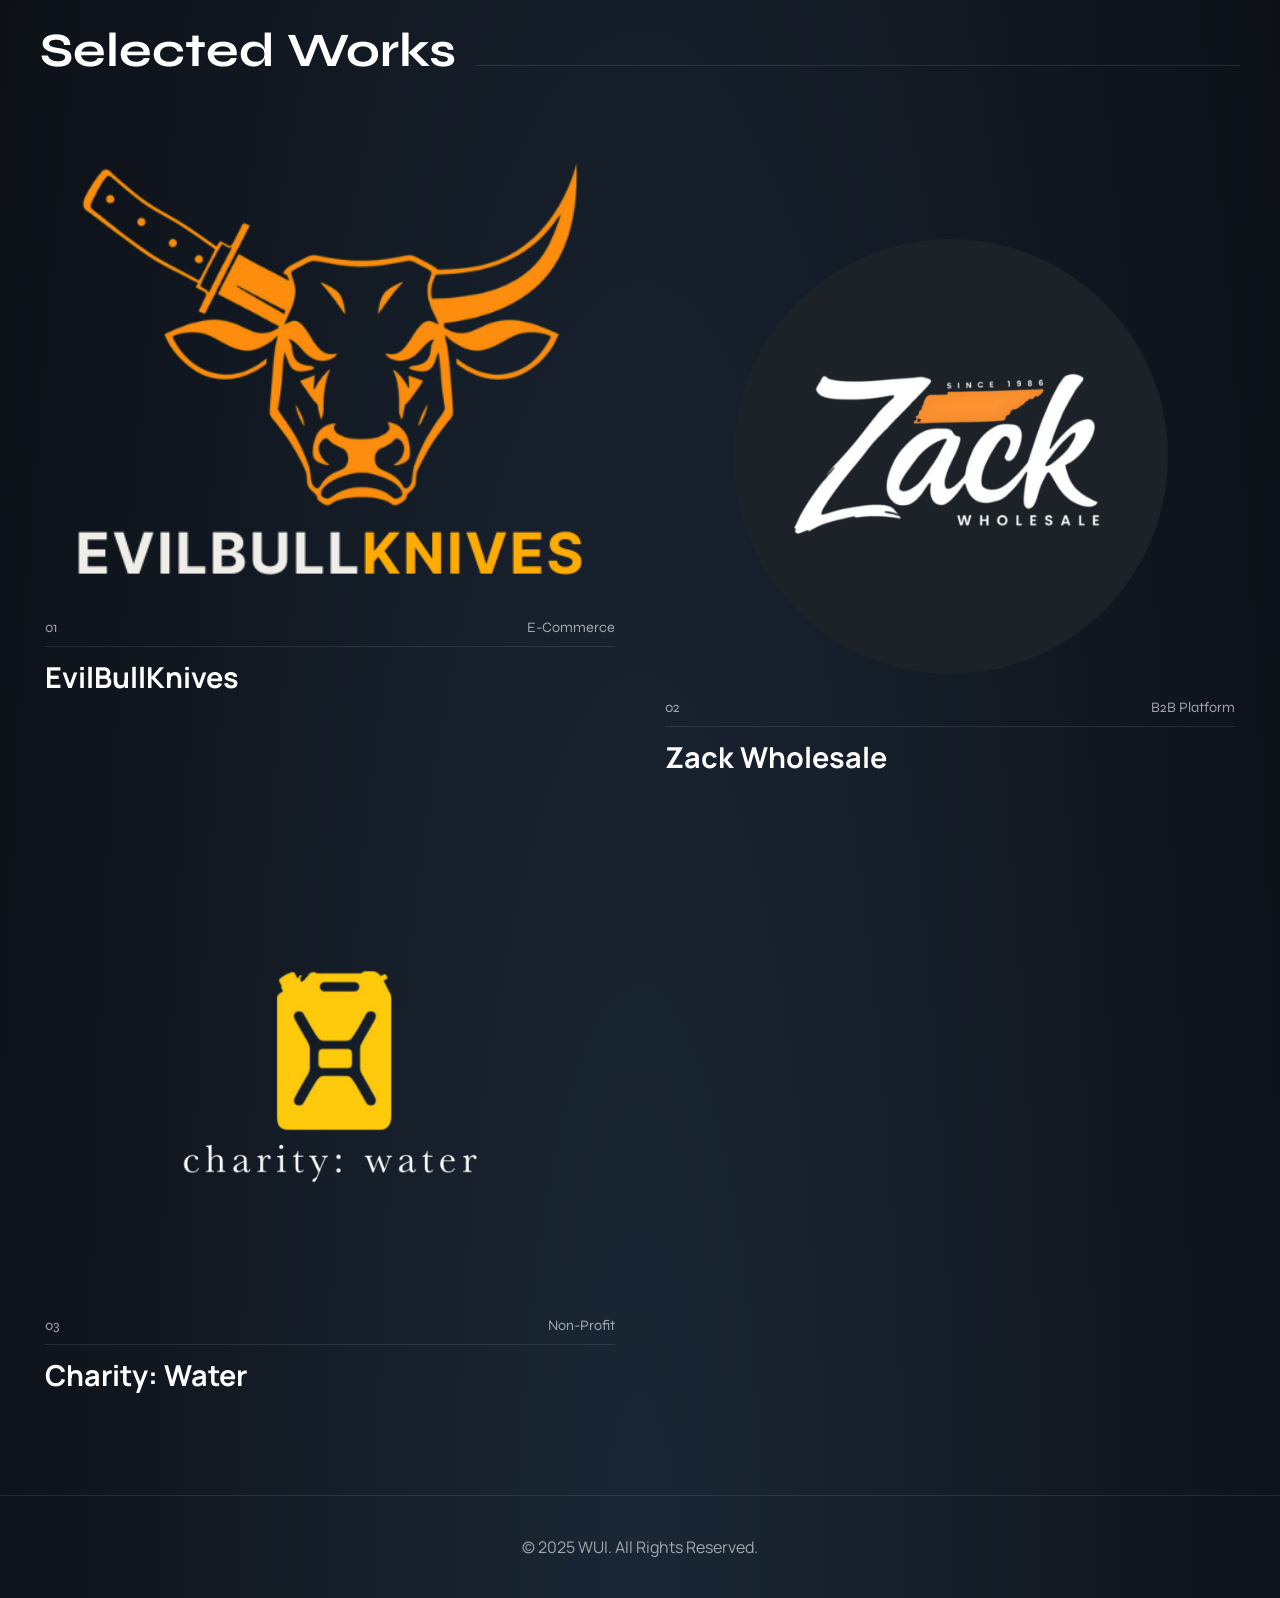
==== commit 79fafc13: "Update index.html" ====
--- a/index.html
+++ b/index.html
@@ -113,7 +113,7 @@
 
         .stat-number {
             font-family: 'Syne', sans-serif;
-            font-size: clamp(3rem, 6vw, 5.5rem); /* Responsive giant text */
+            font-size: clamp(1rem, 6vw, 5.5rem); /* Responsive giant text */
             font-weight: 800;
             margin: 0;
             line-height: 1;
@@ -393,3 +393,4 @@
 
 </body>
 </html>
+
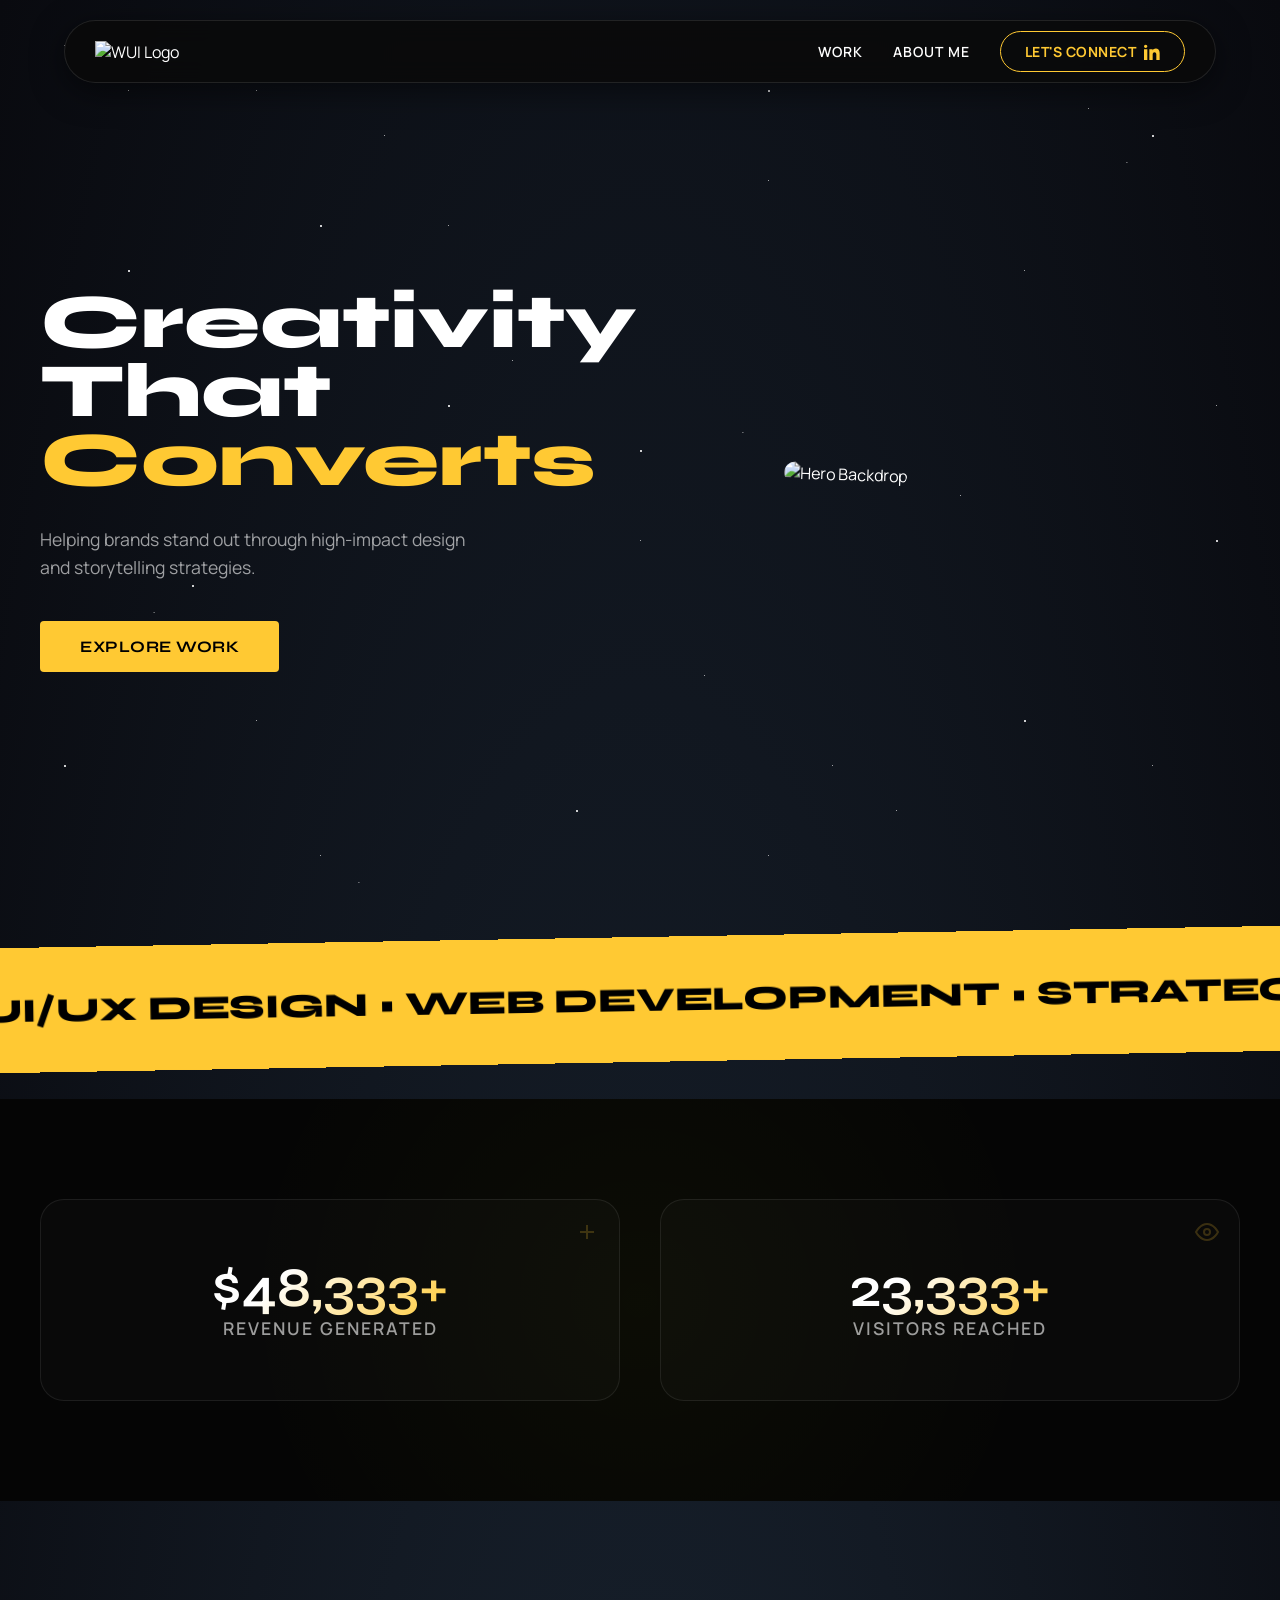
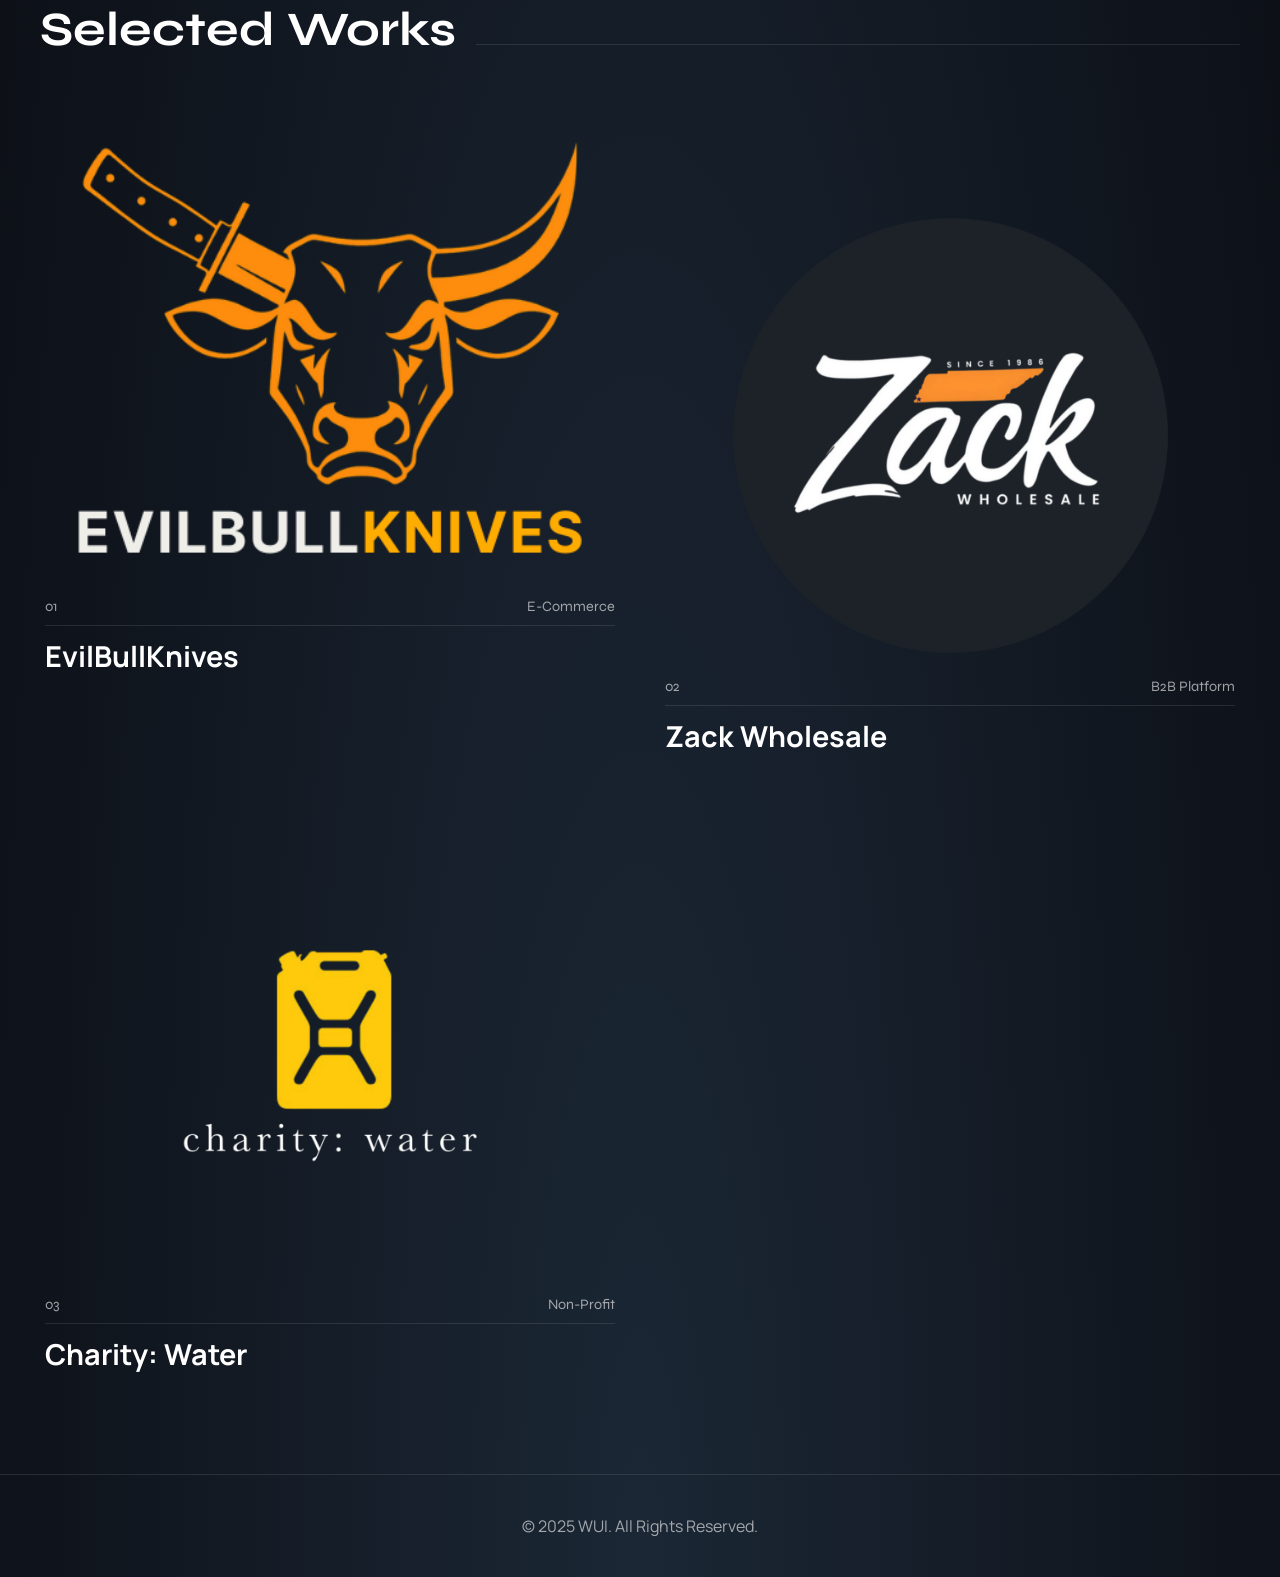
==== commit 47708fb9: "Update index.html" ====
--- a/index.html
+++ b/index.html
@@ -113,8 +113,8 @@
 
         .stat-number {
             font-family: 'Syne', sans-serif;
-            font-size: clamp(1rem, 6vw, 5.5rem); /* Responsive giant text */
-            font-weight: 800;
+            font-size: clamp(1rem, 6vw, 3.5rem); /* Responsive giant text */
+            font-weight: 600;
             margin: 0;
             line-height: 1;
             margin-bottom: 15px;
@@ -394,3 +394,4 @@
 </body>
 </html>
 
+
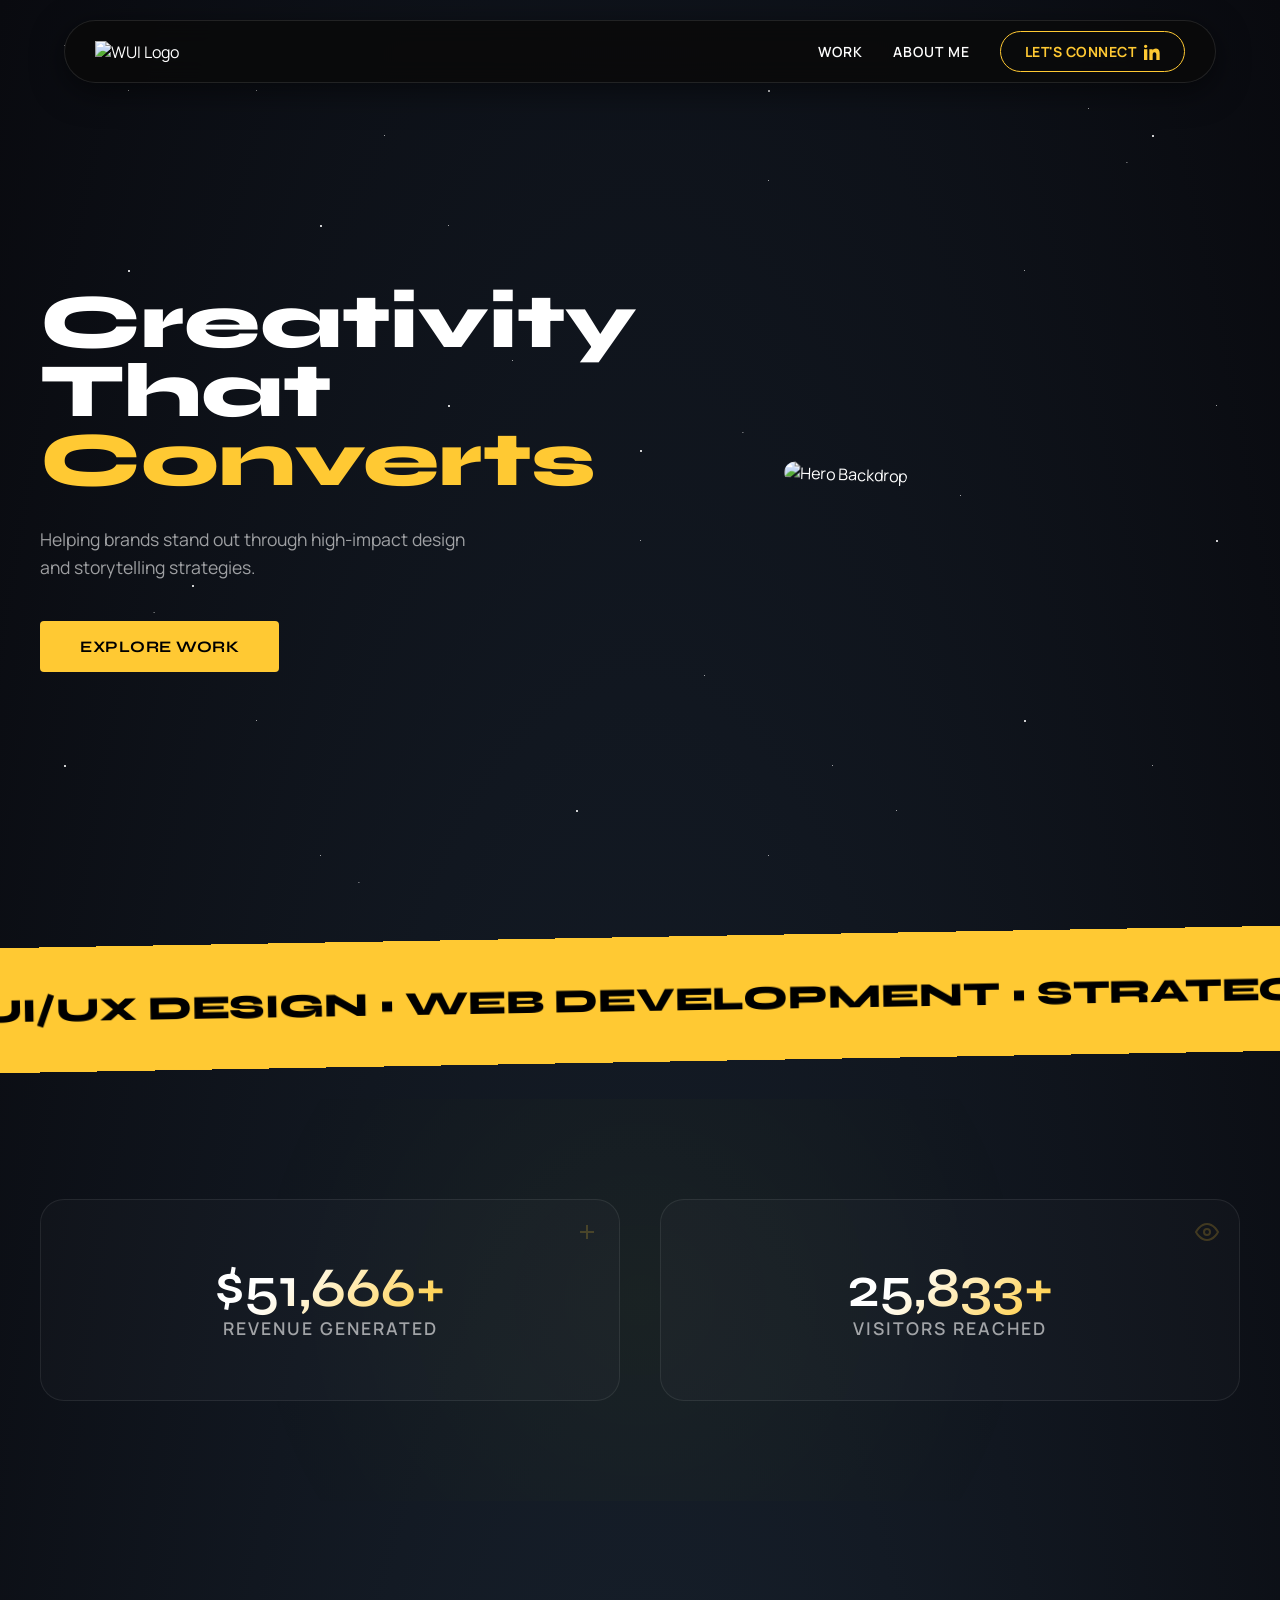
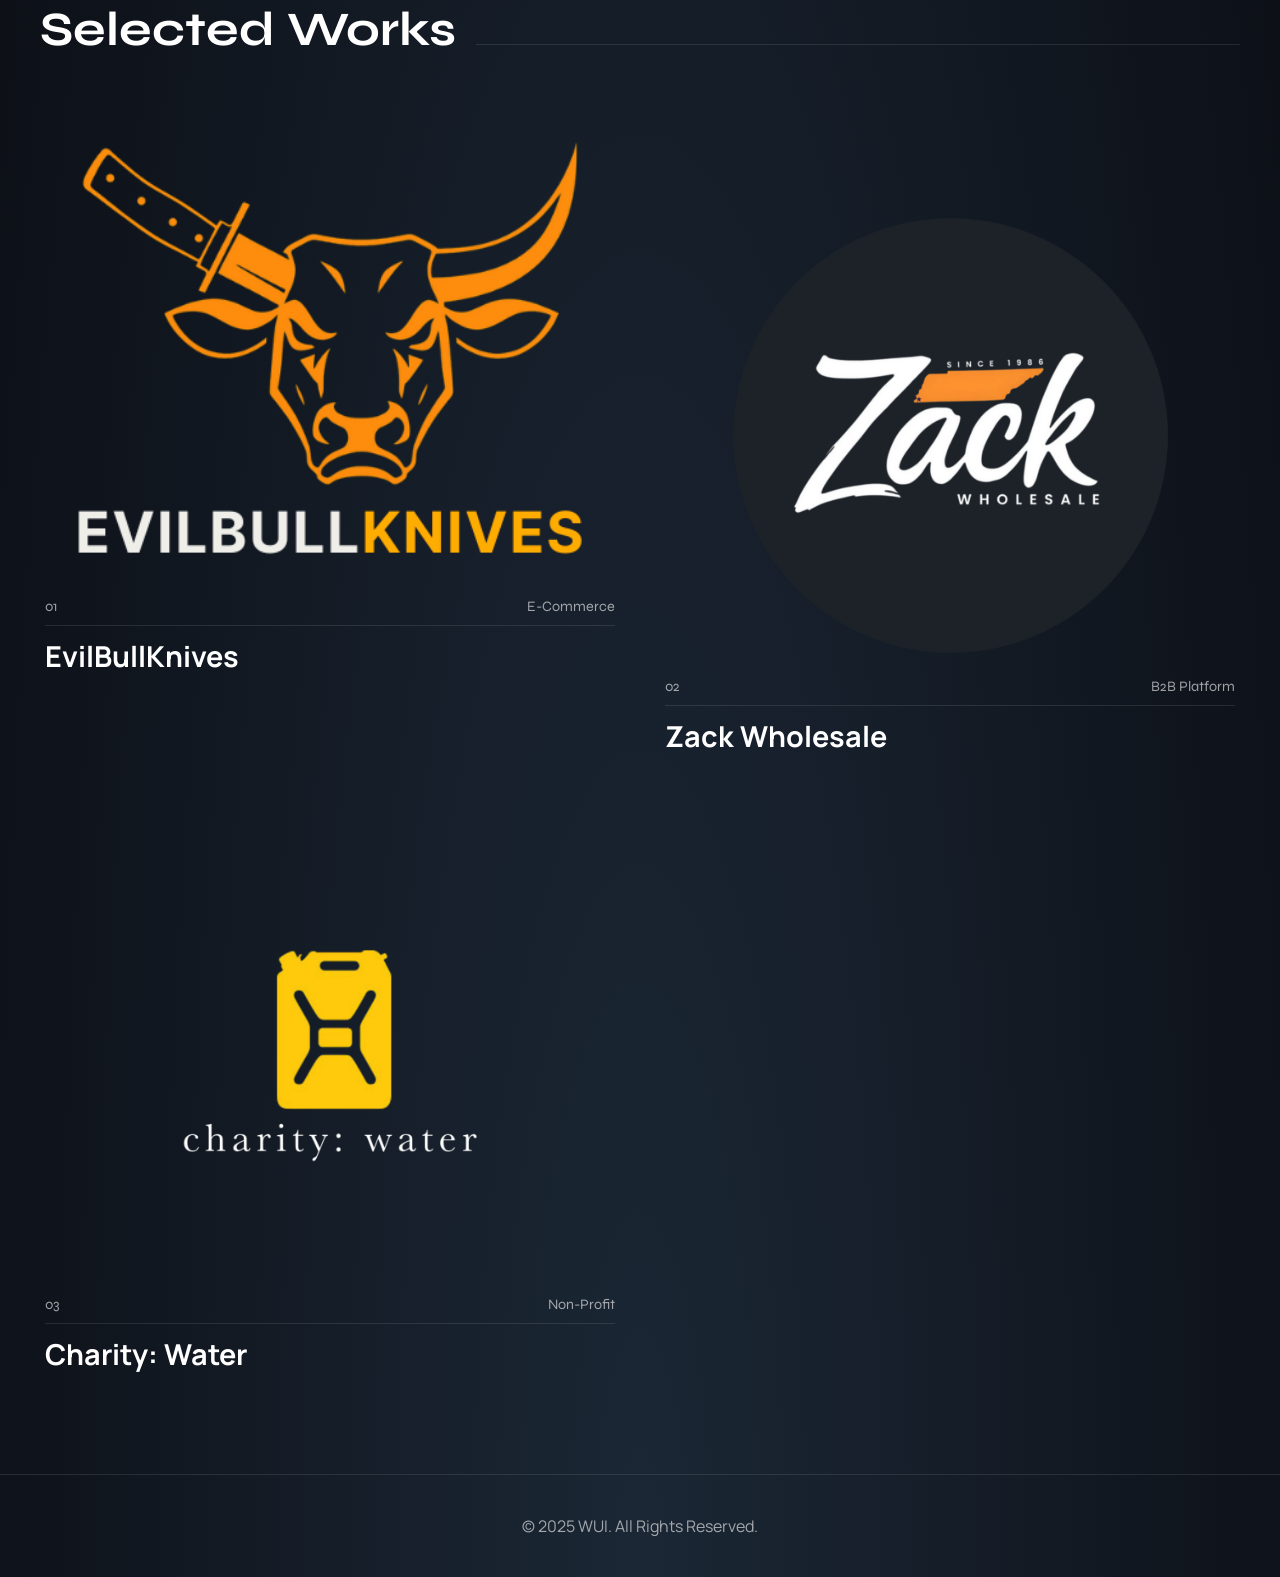
==== commit 128cc5ea: "Update index.html" ====
--- a/index.html
+++ b/index.html
@@ -68,7 +68,7 @@
         /* --- MODERN STATS SECTION STYLES --- */
         .stats-section {
             padding: 100px 20px;
-            background: #050505;
+            background: #00000000;
             position: relative;
             /* Subtle background glow mesh */
             background-image: radial-gradient(circle at 50% 50%, rgba(224, 255, 0, 0.03) 0%, transparent 60%);
@@ -395,3 +395,4 @@
 </html>
 
 
+
